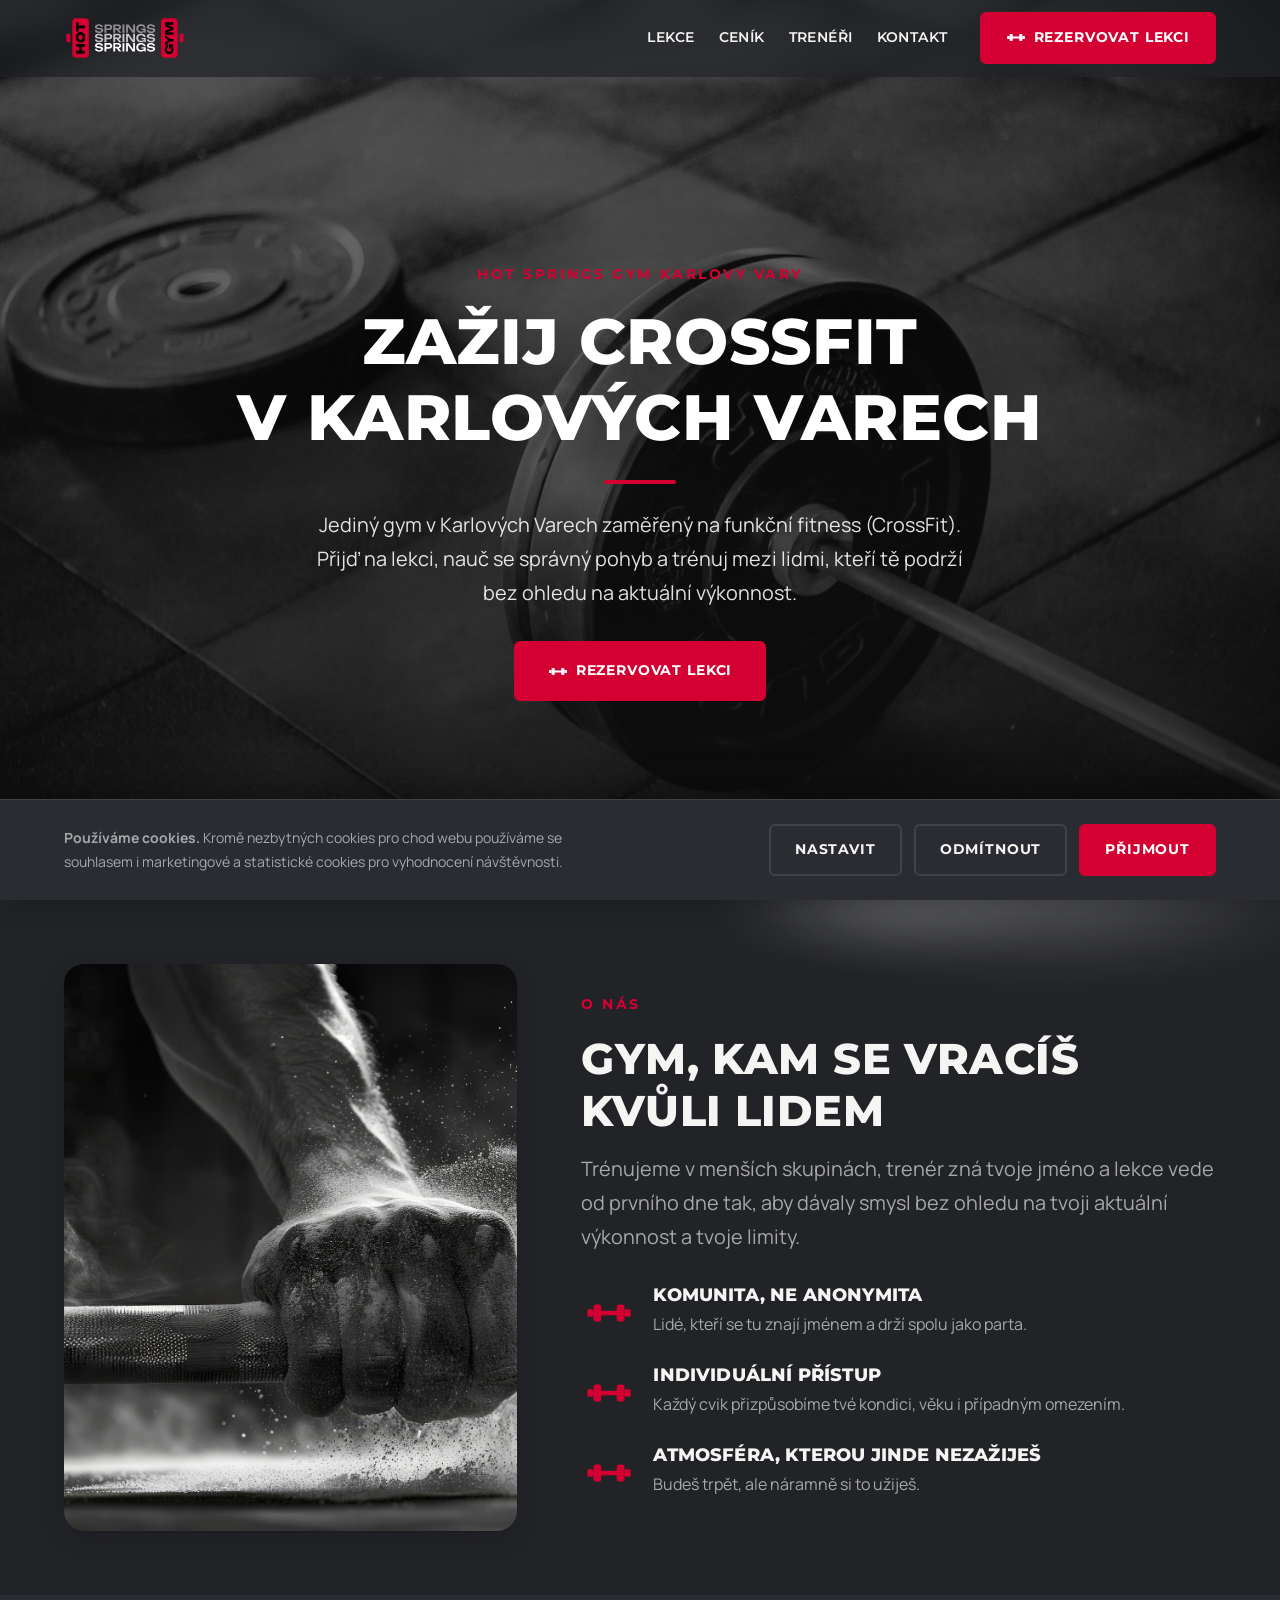
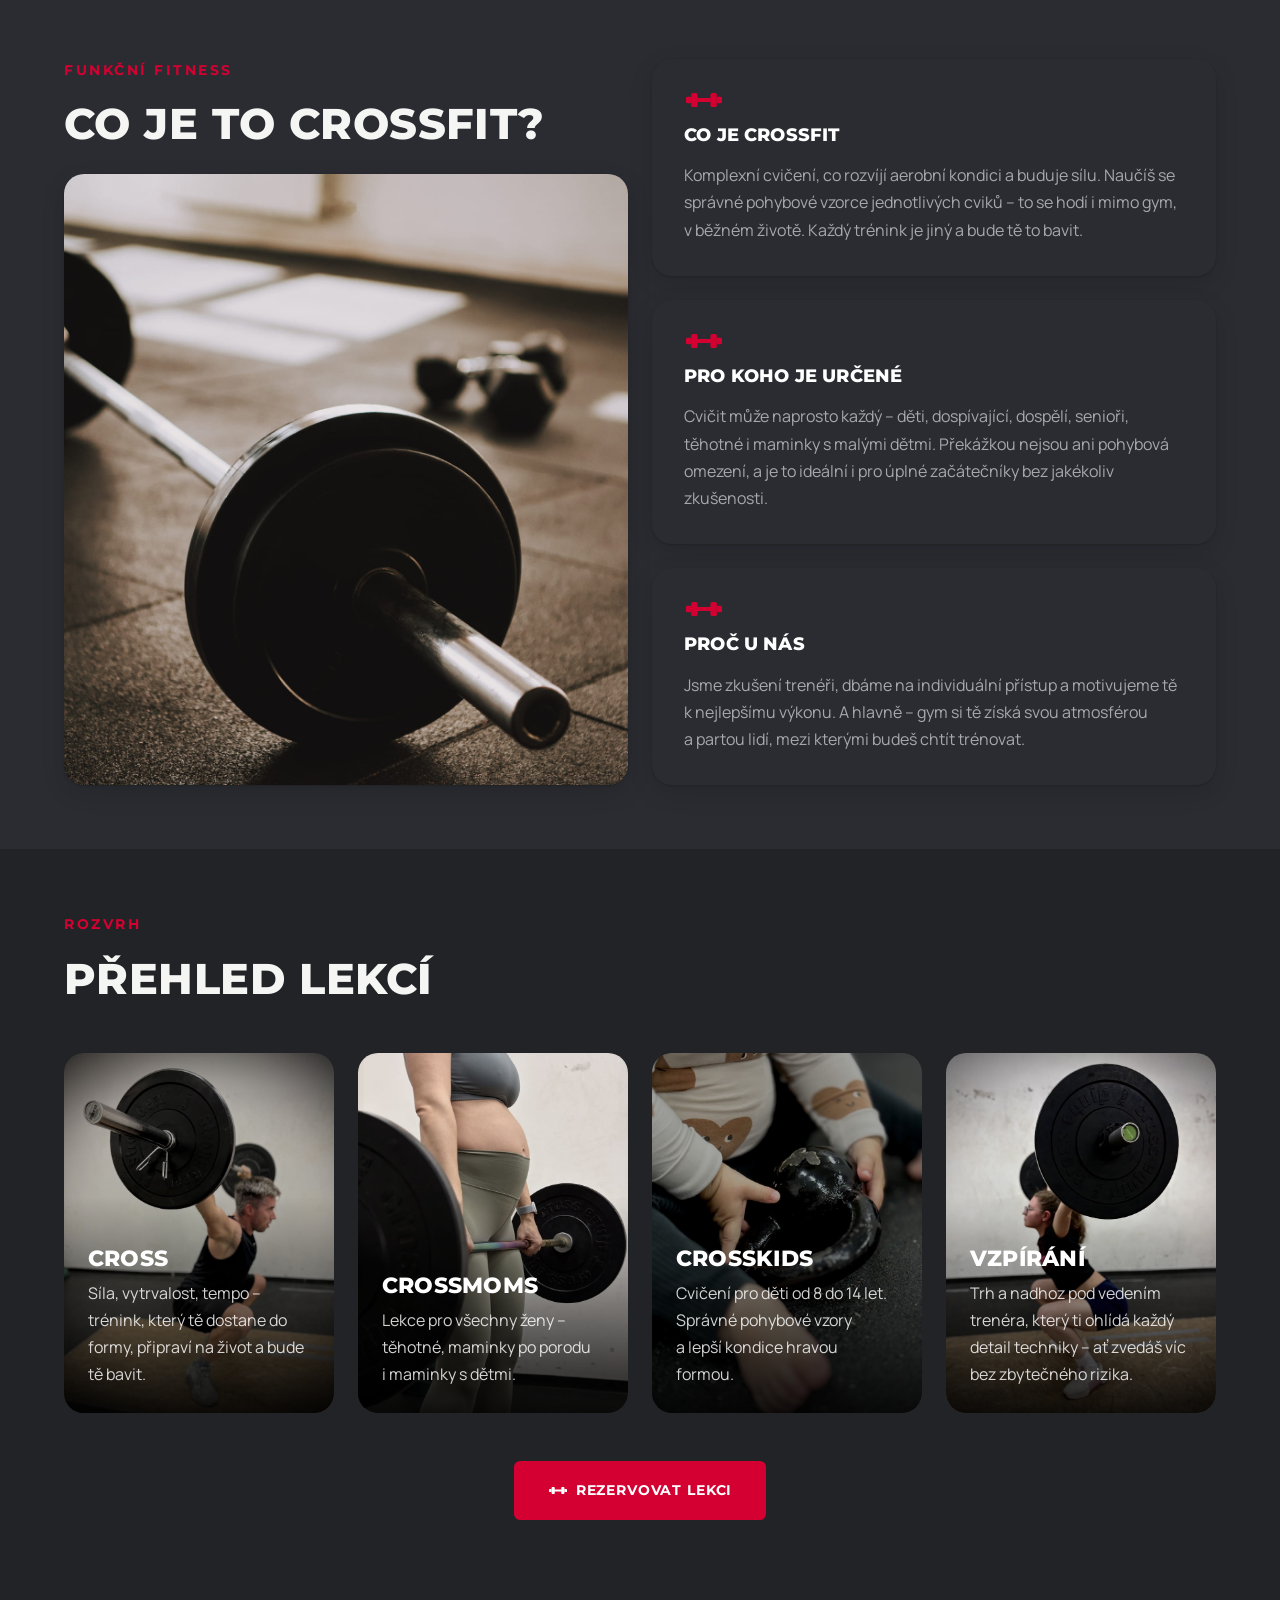
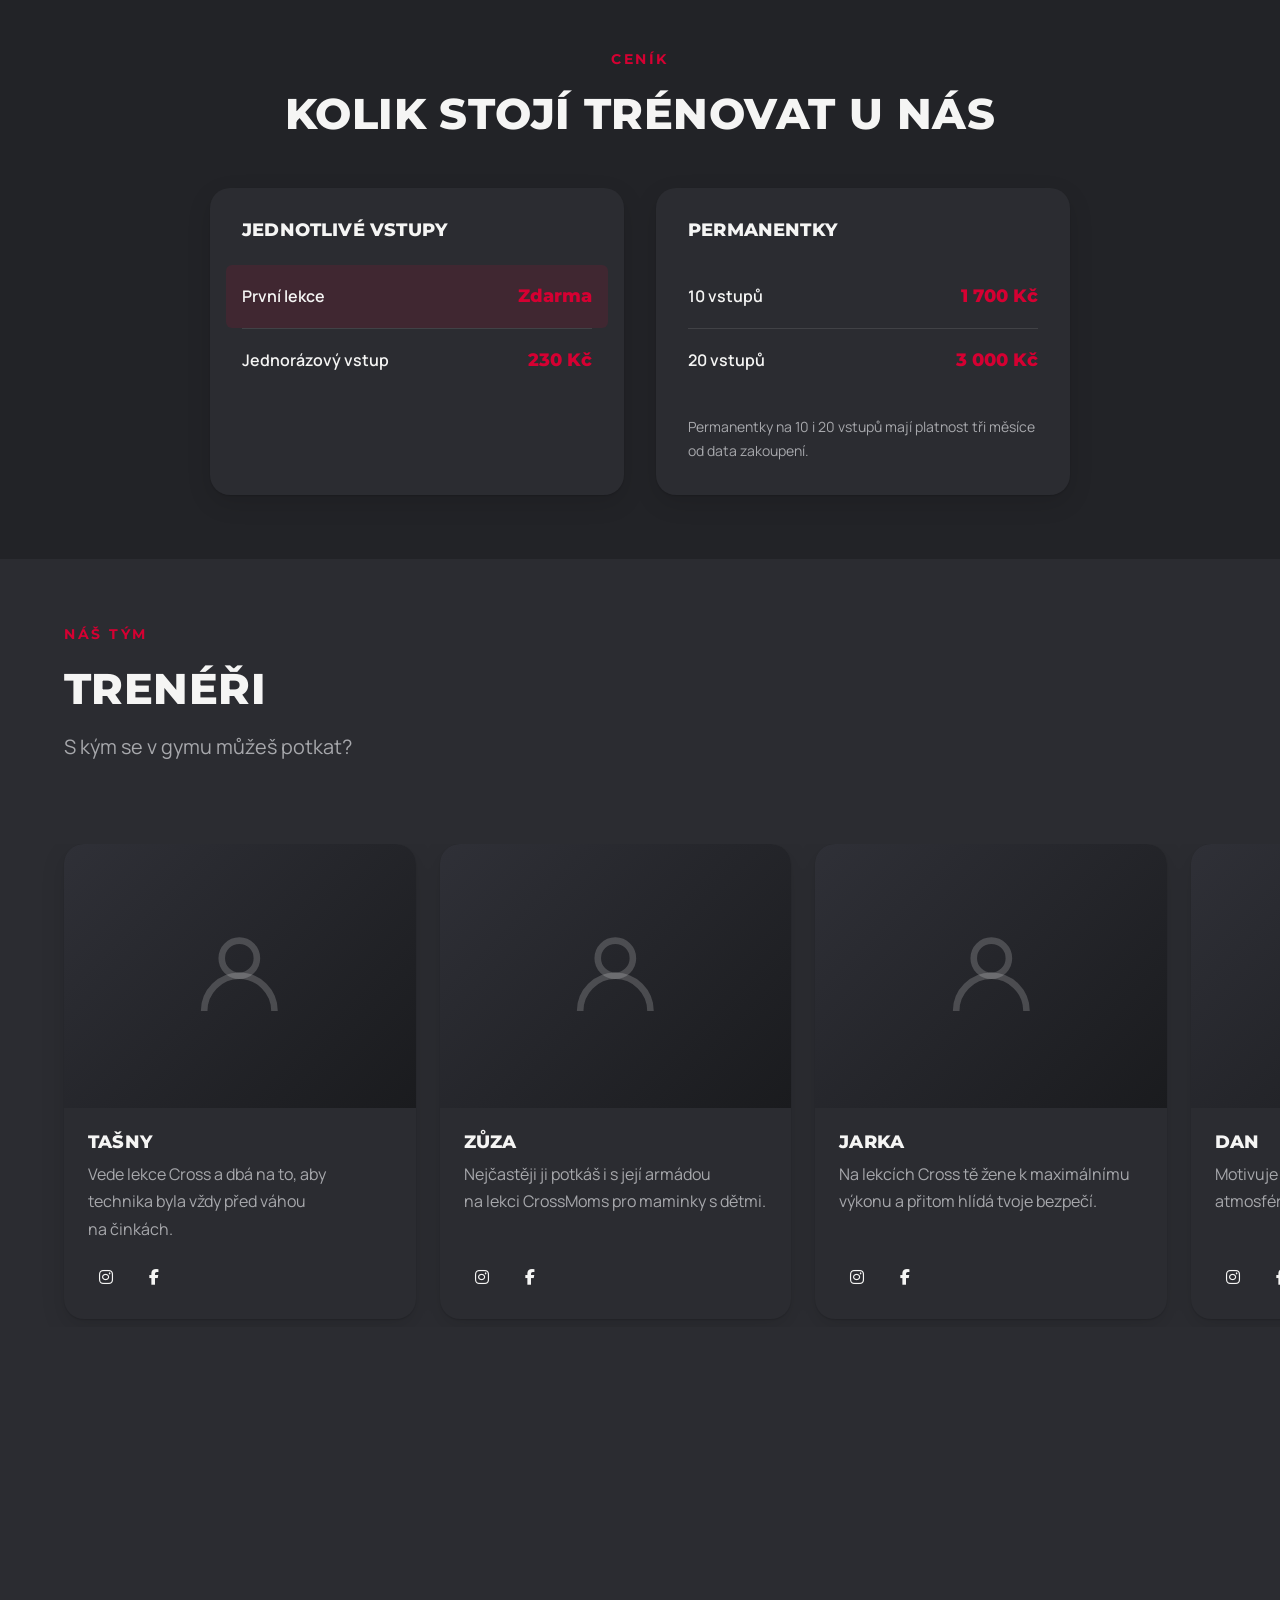
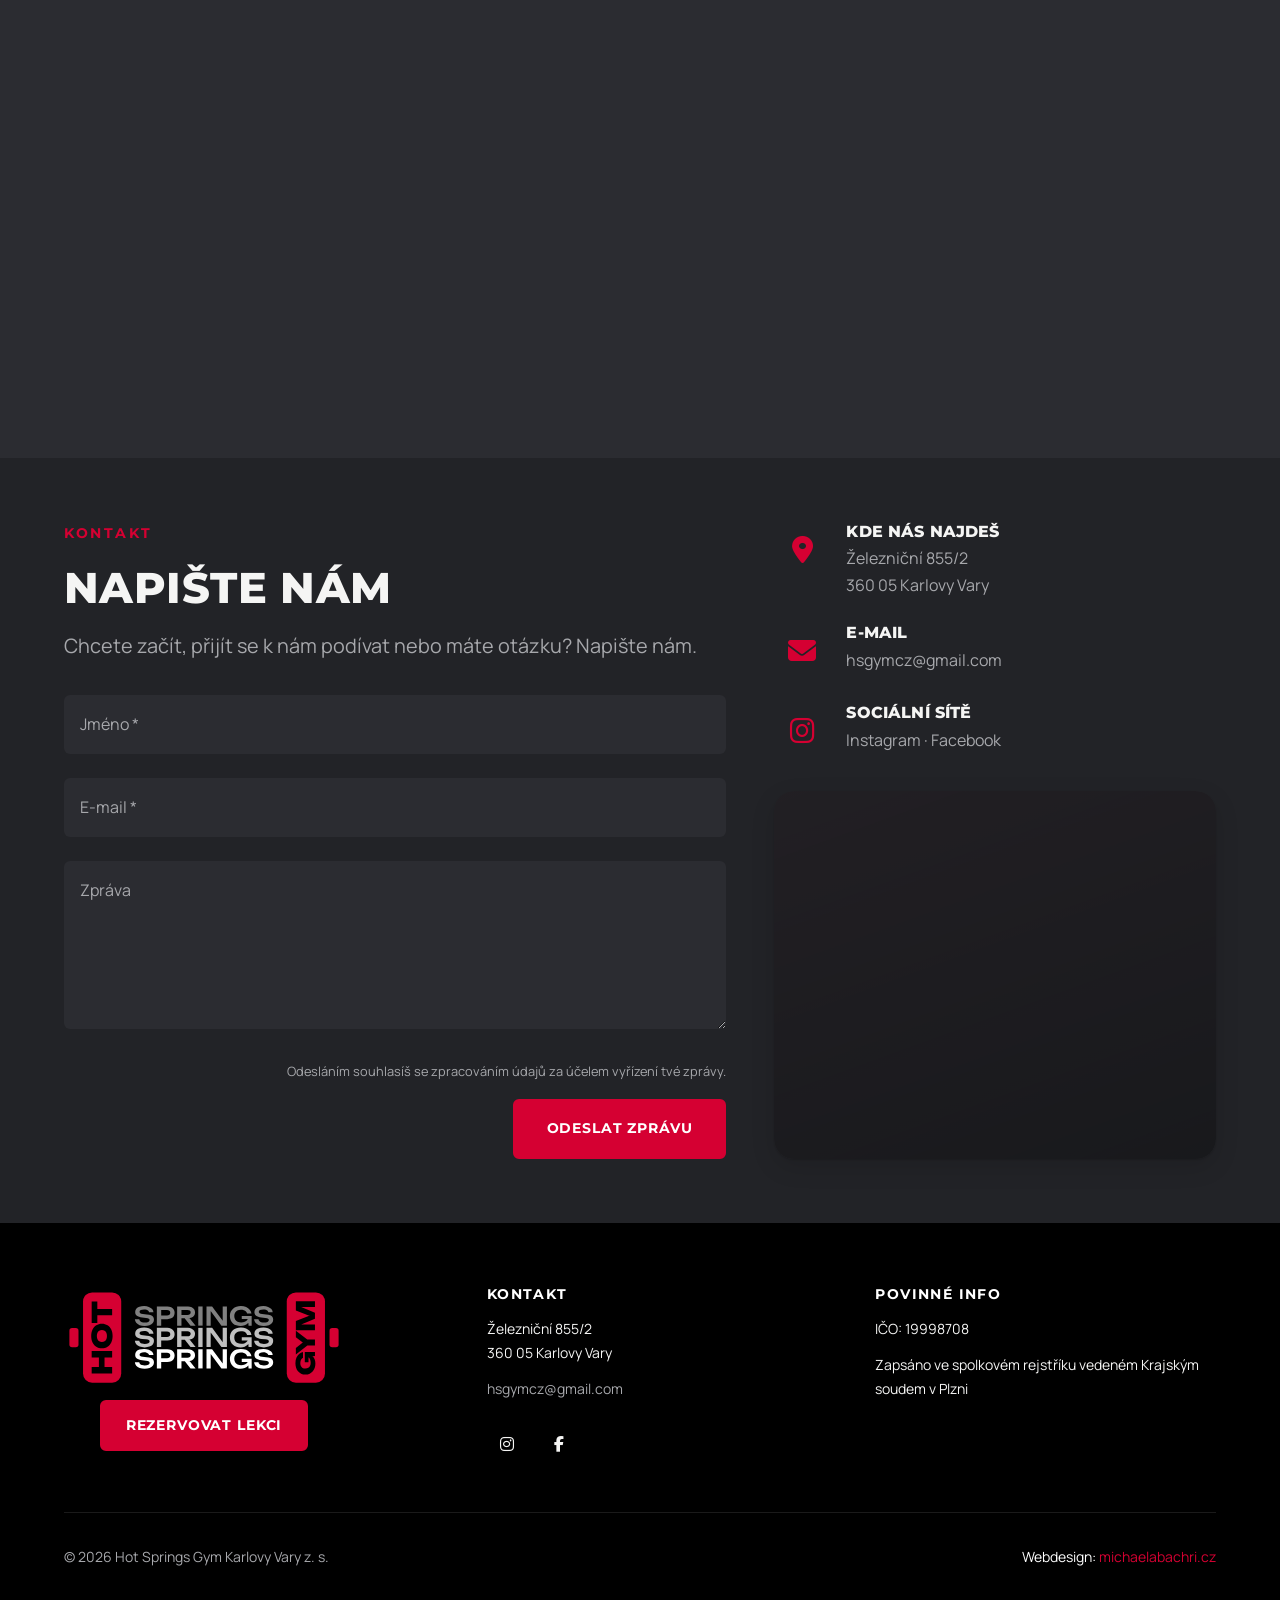
==== index.html @ 43866ff7 "Verze0" ====
<!DOCTYPE html>
<html lang="cs">
<head>
<meta charset="UTF-8">
<meta name="viewport" content="width=device-width, initial-scale=1.0">
<title>Hot Springs Gym Karlovy Vary | Funkční fitness (CrossFit)</title>
<meta name="description" content="Jediný gym v Karlových Varech zaměřený na funkční fitness (CrossFit). Lekce Cross, CrossMoms, CrossKids a vzpírání pod vedením zkušených trenérů. První lekce zdarma.">
<link rel="canonical" href="https://hsgym.cz/">

<!-- Favicon -->
<link rel="icon" href="/favicon.svg" type="image/svg+xml">
<link rel="mask-icon" href="/favicon.svg" color="#d50032">
<meta name="theme-color" content="#222327">

<!-- Open Graph -->
<meta property="og:type" content="website">
<meta property="og:site_name" content="Hot Springs Gym Karlovy Vary">
<meta property="og:title" content="Hot Springs Gym Karlovy Vary | Funkční fitness (CrossFit)">
<meta property="og:description" content="Jediný gym v Karlových Varech zaměřený na funkční fitness (CrossFit). Lekce Cross, CrossMoms, CrossKids a vzpírání. První lekce zdarma.">
<meta property="og:url" content="https://hsgym.cz/">
<meta property="og:image" content="https://hsgym.cz/images/hero2.jpg">
<meta property="og:locale" content="cs_CZ">
<meta name="twitter:card" content="summary_large_image">
<meta name="twitter:title" content="Hot Springs Gym Karlovy Vary">
<meta name="twitter:description" content="Jediný gym v Karlových Varech zaměřený na funkční fitness (CrossFit).">
<meta name="twitter:image" content="https://hsgym.cz/images/hero2.jpg">

<!-- Fonts -->
<link rel="preconnect" href="https://fonts.googleapis.com">
<link rel="preconnect" href="https://fonts.gstatic.com" crossorigin>
<link href="https://fonts.googleapis.com/css2?family=Manrope:wght@400;500;600;700&family=Montserrat:wght@600;700;800&display=swap" rel="stylesheet">

<!-- Icons -->
<link rel="stylesheet" href="https://cdnjs.cloudflare.com/ajax/libs/font-awesome/6.5.2/css/all.min.css" media="print" onload="this.media='all'">

<link rel="stylesheet" href="/style.css">

<!-- Strukturovaná data: LocalBusiness -->
<script type="application/ld+json">
{
  "@context": "https://schema.org",
  "@type": "SportsActivityLocation",
  "name": "Hot Springs Gym Karlovy Vary",
  "alternateName": "Hot Springs Gym Karlovy Vary z. s.",
  "url": "https://hsgym.cz/",
  "image": "https://hsgym.cz/images/hero2.jpg",
  "logo": "https://hsgym.cz/images/logo.svg",
  "telephone": "",
  "priceRange": "230–3000 Kč",
  "address": {
    "@type": "PostalAddress",
    "streetAddress": "Železniční 855/2",
    "addressLocality": "Karlovy Vary",
    "postalCode": "360 05",
    "addressCountry": "CZ"
  },
  "sameAs": [
    "https://www.facebook.com/LifeProGym",
    "https://www.instagram.com/hsgym_kv/"
  ]
}
</script>

</head>
<body>

<a class="skip-link" href="#hlavni-obsah">Přeskočit na hlavní obsah</a>

<!-- ============ HEADER / NAVBAR ============ -->
<header class="navbar" id="navbar">
  <div class="container navbar__inner">
    <a href="/" class="navbar__logo" aria-label="Hot Springs Gym Karlovy Vary — domů">
      <img src="/images/logo.svg" alt="Hot Springs Gym Karlovy Vary" width="146" height="52">
    </a>

    <div class="navbar__menu">
      <nav class="navbar__links" aria-label="Hlavní navigace">
        <a href="#lekce">Lekce</a>
        <a href="#cenik">Ceník</a>
        <a href="#trenery">Trenéři</a>
        <a href="#kontakt">Kontakt</a>
      </nav>
      <a href="https://www.supersaas.cz/schedule/Life_Pro_Gym/Karlovy_Vary" class="btn btn--primary navbar__cta" target="_blank" rel="noopener"><img src="/images/icon-barbell-white.svg" alt="" width="20" height="9" class="btn__icon">Rezervovat lekci</a>
      <button type="button" class="navbar__toggle" id="navToggle" aria-expanded="false" aria-controls="navMobile" aria-label="Otevřít menu">
        <span></span><span></span><span></span>
      </button>
    </div>
  </div>

  <nav class="container navbar__mobile" id="navMobile" hidden aria-label="Mobilní navigace">
    <a href="#lekce">Lekce</a>
    <a href="#cenik">Ceník</a>
    <a href="#trenery">Trenéři</a>
    <a href="#kontakt">Kontakt</a>
    <a href="https://www.supersaas.cz/schedule/Life_Pro_Gym/Karlovy_Vary" class="btn btn--primary" target="_blank" rel="noopener"><img src="/images/icon-barbell-white.svg" alt="" width="20" height="9" class="btn__icon">Rezervovat lekci</a>
  </nav>
</header>

<main id="hlavni-obsah">

  <!-- ============ HERO ============ -->
  <section class="hero">
    <div class="hero__media" aria-hidden="true">
      <img src="/images/hero2.jpg" alt="" width="2000" height="1333" fetchpriority="high">
    </div>
    <div class="hero__overlay" aria-hidden="true"></div>

    <div class="container hero__content">
      <p class="hero__eyebrow">Hot Springs Gym Karlovy Vary</p>
      <h1 class="hero__title">Zažij CrossFit<br>v&nbsp;Karlových Varech</h1>
      <span class="hero__divider" aria-hidden="true"></span>
      <p class="hero__lead">Jediný gym v&nbsp;Karlových Varech zaměřený na funkční fitness (CrossFit).<br>Přijď na&nbsp;lekci, nauč se správný pohyb a&nbsp;trénuj mezi lidmi, kteří tě podrží bez&nbsp;ohledu na&nbsp;aktuální výkonnost.</p>
      <div class="hero__actions">
        <a href="https://www.supersaas.cz/schedule/Life_Pro_Gym/Karlovy_Vary" class="btn btn--primary" target="_blank" rel="noopener"><img src="/images/icon-barbell-white.svg" alt="" width="20" height="9" class="btn__icon">Rezervovat lekci</a>
      </div>
    </div>

    <a href="#o-nas" class="hero__scroll" aria-label="Přejít na sekci O nás">
      <span>Objev gym</span>
      <svg width="20" height="20" viewBox="0 0 24 24" fill="none" stroke="currentColor" stroke-width="2"><path d="M12 4v16m0 0l-6-6m6 6l6-6"/></svg>
    </a>
  </section>

  <div class="hero-transition" aria-hidden="true"></div>

  <!-- ============ HODNOTOVÁ SEKCE ============ -->
  <section class="section" id="o-nas" aria-labelledby="komunita-heading">
    <div class="container values">
      <div class="values__media">
        <img src="/images/hero.jpg" alt="Detail ruky s magnézkem na olympijské čince v Hot Springs Gymu" width="1999" height="1333" loading="lazy">
      </div>

      <div>
        <p class="eyebrow">O nás</p>
        <h2 id="komunita-heading">Gym, kam se vracíš kvůli lidem</h2>
        <p style="color:var(--color-text-on-dark-muted); font-size:var(--fs-lead); margin-top:var(--space-4);">
          Trénujeme v&nbsp;menších skupinách, trenér zná tvoje jméno a&nbsp;lekce vede od&nbsp;prvního dne tak, aby dávaly smysl bez ohledu na tvoji aktuální výkonnost a&nbsp;tvoje limity.
        </p>

        <div class="values__list">
          <div class="values__item">
            <span class="values__icon" aria-hidden="true"><img src="/favicon.svg" alt="" width="48" height="22"></span>
            <div>
              <h3>Komunita, ne anonymita</h3>
              <p>Lidé, kteří se tu znají jménem a&nbsp;drží spolu jako parta.</p>
            </div>
          </div>
          <div class="values__item">
            <span class="values__icon" aria-hidden="true"><img src="/favicon.svg" alt="" width="48" height="22"></span>
            <div>
              <h3>Individuální přístup</h3>
              <p>Každý cvik přizpůsobíme tvé kondici, věku i&nbsp;případným omezením.</p>
            </div>
          </div>
          <div class="values__item">
            <span class="values__icon" aria-hidden="true"><img src="/favicon.svg" alt="" width="48" height="22"></span>
            <div>
              <h3>Atmosféra, kterou jinde nezažiješ</h3>
              <p>Budeš trpět, ale&nbsp;náramně si to užiješ.</p>
            </div>
          </div>
        </div>
      </div>
    </div>
  </section>

  <!-- ============ FUNKČNÍ FITNESS ============ -->
  <section class="section section--surface" aria-labelledby="fitness-heading">
    <div class="container">
      <div class="crossfit-grid">
        <div class="crossfit-grid__intro">
          <div class="section-head">
            <p class="eyebrow">Funkční fitness</p>
            <h2 id="fitness-heading">Co je to&nbsp;CrossFit?</h2>
          </div>
          <div class="feature-media crossfit-grid__media">
            <img src="/images/funkcni-fitness.jpg" alt="Činka s kotouči připravená na trénink funkčního fitness" width="2000" height="1335" loading="lazy">
          </div>
        </div>

        <div class="crossfit-grid__cards">
          <article class="feature-card">
            <img src="/favicon.svg" alt="" width="40" height="18" class="feature-card__icon">
            <h3>Co je CrossFit</h3>
            <p>Komplexní cvičení, co rozvíjí aerobní kondici a&nbsp;buduje sílu. Naučíš se správné pohybové vzorce jednotlivých cviků &ndash; to se hodí i&nbsp;mimo gym, v&nbsp;běžném životě. Každý trénink je jiný a&nbsp;bude tě to bavit.</p>
          </article>
          <article class="feature-card">
            <img src="/favicon.svg" alt="" width="40" height="18" class="feature-card__icon">
            <h3>Pro koho je určené</h3>
            <p>Cvičit může naprosto každý &ndash; děti, dospívající, dospělí, senioři, těhotné i&nbsp;maminky s&nbsp;malými dětmi. Překážkou nejsou ani pohybová omezení, a&nbsp;je to ideální i&nbsp;pro úplné začátečníky bez jakékoliv zkušenosti.</p>
          </article>
          <article class="feature-card">
            <img src="/favicon.svg" alt="" width="40" height="18" class="feature-card__icon">
            <h3>Proč u nás</h3>
            <p>Jsme zkušení trenéři, dbáme na&nbsp;individuální přístup a&nbsp;motivujeme tě k&nbsp;nejlepšímu výkonu. A&nbsp;hlavně &ndash; gym si tě získá svou atmosférou a&nbsp;partou lidí, mezi kterými budeš chtít trénovat.</p>
          </article>
        </div>
      </div>
    </div>
  </section>

  <!-- ============ LEKCE ============ -->
  <section class="section" id="lekce" aria-labelledby="lekce-heading">
    <div class="container">
      <div class="section-head">
        <p class="eyebrow">Rozvrh</p>
        <h2 id="lekce-heading">Přehled lekcí</h2>
      </div>

      <div class="lessons">
        <article class="lesson-card">
          <img src="/images/lekce-cross.jpg" alt="Cvičenec provádí dřep s činkou nad hlavou při lekci Cross" width="800" height="1067" loading="lazy">
          <div class="lesson-card__body">
            <h3>Cross</h3>
            <p>Síla, vytrvalost, tempo &ndash; trénink, který tě dostane do formy, připraví na&nbsp;život a&nbsp;bude tě bavit.</p>
          </div>
        </article>

        <article class="lesson-card">
          <img src="/images/lekce-crossmoms.jpg" alt="Žena cvičí s činkou při lekci CrossMoms" width="800" height="1067" loading="lazy">
          <div class="lesson-card__body">
            <h3>CrossMoms</h3>
            <p>Lekce pro všechny ženy &ndash; těhotné, maminky po&nbsp;porodu i&nbsp;maminky s&nbsp;dětmi.</p>
          </div>
        </article>

        <article class="lesson-card">
          <img src="/images/lekce-crosskids.jpg" alt="Dítě cvičí s kettlebellem při lekci CrossKids" width="800" height="1067" loading="lazy">
          <div class="lesson-card__body">
            <h3>CrossKids</h3>
            <p>Cvičení pro děti od&nbsp;8 do&nbsp;14 let. Správné pohybové vzory a&nbsp;lepší kondice hravou formou.</p>
          </div>
        </article>

        <article class="lesson-card">
          <img src="/images/lekce-vzpirani.jpg" alt="Cvičenec při tréninku vzpírání s olympijskou činkou" width="800" height="1067" loading="lazy">
          <div class="lesson-card__body">
            <h3>Vzpírání</h3>
            <p>Trh a&nbsp;nadhoz pod vedením trenéra, který ti ohlídá každý detail techniky &ndash; ať zvedáš víc bez&nbsp;zbytečného rizika.</p>
          </div>
        </article>
      </div>

      <div class="lessons-cta">
        <a href="https://www.supersaas.cz/schedule/Life_Pro_Gym/Karlovy_Vary" class="btn btn--primary" target="_blank" rel="noopener"><img src="/images/icon-barbell-white.svg" alt="" width="20" height="9" class="btn__icon">Rezervovat lekci</a>
      </div>
    </div>
  </section>

  <!-- ============ CENÍK ============ -->
  <section class="section" id="cenik" aria-labelledby="cenik-heading">
    <div class="container">
      <div class="section-head section-head--center">
        <p class="eyebrow">Ceník</p>
        <h2 id="cenik-heading">Kolik stojí trénovat u&nbsp;nás</h2>
      </div>

      <div class="pricing">
        <div class="pricing-card">
          <h3>Jednotlivé vstupy</h3>
          <div class="pricing-row pricing-row--highlight">
            <span class="pricing-row__label">První lekce</span>
            <span class="pricing-row__price">Zdarma</span>
          </div>
          <div class="pricing-row">
            <span class="pricing-row__label">Jednorázový vstup</span>
            <span class="pricing-row__price">230&nbsp;Kč</span>
          </div>
        </div>

        <div class="pricing-card">
          <h3>Permanentky</h3>
          <div class="pricing-row">
            <span class="pricing-row__label">10 vstupů</span>
            <span class="pricing-row__price">1&nbsp;700&nbsp;Kč</span>
          </div>
          <div class="pricing-row">
            <span class="pricing-row__label">20 vstupů</span>
            <span class="pricing-row__price">3&nbsp;000&nbsp;Kč</span>
          </div>
          <p class="pricing-note">Permanentky na&nbsp;10 i&nbsp;20 vstupů mají platnost tři měsíce od&nbsp;data zakoupení.</p>
        </div>
      </div>
    </div>
  </section>

  <!-- ============ TRENÉŘI ============ -->
  <section class="section section--surface" id="trenery" aria-labelledby="trenery-heading">
    <div class="container">
      <div class="section-head">
        <p class="eyebrow">Náš tým</p>
        <h2 id="trenery-heading">Trenéři</h2>
        <p>S&nbsp;kým se v&nbsp;gymu můžeš potkat?</p>
      </div>
    </div>

    <div class="trainers-pin" id="trainersPin">
      <div class="trainers-carousel">
      <div class="trainers-viewport">
      <div class="trainers" id="trainersTrack">
        <article class="trainer-card">
          <div class="trainer-card__media" aria-hidden="true">
            <svg viewBox="0 0 24 24" fill="none" stroke="currentColor" stroke-width="1.5"><circle cx="12" cy="8" r="4"/><path d="M4 20c0-4.4 3.6-8 8-8s8 3.6 8 8"/></svg>
          </div>
          <div class="trainer-card__body">
            <h3>Tašny</h3>
            <p>Vede lekce Cross a&nbsp;dbá na&nbsp;to, aby technika byla vždy před váhou na&nbsp;činkách.</p>
            <div class="trainer-card__social">
              <a href="#" aria-label="Tašny na Instagramu"><i class="fa-brands fa-instagram"></i></a>
              <a href="#" aria-label="Tašny na Facebooku"><i class="fa-brands fa-facebook-f"></i></a>
            </div>
          </div>
        </article>

        <article class="trainer-card">
          <div class="trainer-card__media" aria-hidden="true">
            <svg viewBox="0 0 24 24" fill="none" stroke="currentColor" stroke-width="1.5"><circle cx="12" cy="8" r="4"/><path d="M4 20c0-4.4 3.6-8 8-8s8 3.6 8 8"/></svg>
          </div>
          <div class="trainer-card__body">
            <h3>Zůza</h3>
            <p>Nejčastěji ji potkáš i&nbsp;s&nbsp;její armádou na&nbsp;lekci CrossMoms pro maminky s&nbsp;dětmi.</p>
            <div class="trainer-card__social">
              <a href="#" aria-label="Zůza na Instagramu"><i class="fa-brands fa-instagram"></i></a>
              <a href="#" aria-label="Zůza na Facebooku"><i class="fa-brands fa-facebook-f"></i></a>
            </div>
          </div>
        </article>

        <article class="trainer-card">
          <div class="trainer-card__media" aria-hidden="true">
            <svg viewBox="0 0 24 24" fill="none" stroke="currentColor" stroke-width="1.5"><circle cx="12" cy="8" r="4"/><path d="M4 20c0-4.4 3.6-8 8-8s8 3.6 8 8"/></svg>
          </div>
          <div class="trainer-card__body">
            <h3>Jarka</h3>
            <p>Na&nbsp;lekcích Cross tě žene k&nbsp;maximálnímu výkonu a&nbsp;přitom hlídá tvoje bezpečí.</p>
            <div class="trainer-card__social">
              <a href="#" aria-label="Jarka na Instagramu"><i class="fa-brands fa-instagram"></i></a>
              <a href="#" aria-label="Jarka na Facebooku"><i class="fa-brands fa-facebook-f"></i></a>
            </div>
          </div>
        </article>

        <article class="trainer-card">
          <div class="trainer-card__media" aria-hidden="true">
            <svg viewBox="0 0 24 24" fill="none" stroke="currentColor" stroke-width="1.5"><circle cx="12" cy="8" r="4"/><path d="M4 20c0-4.4 3.6-8 8-8s8 3.6 8 8"/></svg>
          </div>
          <div class="trainer-card__body">
            <h3>Dan</h3>
            <p>Motivuje k&nbsp;lepším výkonům a&nbsp;drží skvělou atmosféru na&nbsp;každé lekci Cross.</p>
            <div class="trainer-card__social">
              <a href="#" aria-label="Dan na Instagramu"><i class="fa-brands fa-instagram"></i></a>
              <a href="#" aria-label="Dan na Facebooku"><i class="fa-brands fa-facebook-f"></i></a>
            </div>
          </div>
        </article>

        <article class="trainer-card">
          <div class="trainer-card__media" aria-hidden="true">
            <svg viewBox="0 0 24 24" fill="none" stroke="currentColor" stroke-width="1.5"><circle cx="12" cy="8" r="4"/><path d="M4 20c0-4.4 3.6-8 8-8s8 3.6 8 8"/></svg>
          </div>
          <div class="trainer-card__body">
            <h3>Bublis</h3>
            <p>Specialista na&nbsp;trh a&nbsp;nadhoz &ndash; s&nbsp;ním zvedneš víc, a&nbsp;to bez rizika zranění.</p>
            <div class="trainer-card__social">
              <a href="#" aria-label="Bublis na Instagramu"><i class="fa-brands fa-instagram"></i></a>
              <a href="#" aria-label="Bublis na Facebooku"><i class="fa-brands fa-facebook-f"></i></a>
            </div>
          </div>
        </article>
      </div>
      </div>
      </div>
    </div>
  </section>

  <!-- ============ KONTAKT ============ -->
  <section class="section" id="kontakt" aria-labelledby="kontakt-heading">
    <div class="container">
      <div class="contact">
        <div class="contact__col contact__col--main">
          <div class="section-head contact__head">
            <p class="eyebrow">Kontakt</p>
            <h2 id="kontakt-heading">Napište nám</h2>
            <p>Chcete začít, přijít se k&nbsp;nám podívat nebo máte otázku? Napište nám.</p>
          </div>

          <form class="contact-form" id="contactForm" action="https://formspree.io/f/VASE_FORMSPREE_ID" method="POST" novalidate>
            <div class="form-field">
              <label for="jmeno" class="visually-hidden">Jméno *</label>
              <input type="text" id="jmeno" name="jmeno" autocomplete="name" required placeholder="Jméno *">
            </div>

            <div class="form-field">
              <label for="email" class="visually-hidden">E-mail *</label>
              <input type="email" id="email" name="email" autocomplete="email" required placeholder="E-mail *">
            </div>

            <div class="form-field">
              <label for="zprava" class="visually-hidden">Zpráva</label>
              <textarea id="zprava" name="zprava" rows="5" placeholder="Zpráva"></textarea>
            </div>

            <!-- Honeypot proti spamu — pro lidské návštěvníky skryté -->
            <div class="form-honeypot" aria-hidden="true">
              <label for="predmet">Nevyplňuj toto pole</label>
              <input type="text" id="predmet" name="_gotcha" tabindex="-1" autocomplete="off">
            </div>

            <p class="form-note">Odesláním souhlasíš se zpracováním údajů za&nbsp;účelem vyřízení tvé zprávy.</p>
            <div class="form-actions">
              <button type="submit" class="btn btn--primary">Odeslat zprávu</button>
            </div>
            <p class="form-status" id="formStatus" role="status" aria-live="polite"></p>
          </form>
        </div>

        <div class="contact__col contact__col--side">
          <div class="contact-info">
            <div class="contact-info__item">
              <span class="contact-info__icon" aria-hidden="true"><i class="fa-solid fa-location-dot"></i></span>
              <div>
                <h3>Kde nás najdeš</h3>
                <p>Železniční 855/2<br>360&nbsp;05 Karlovy Vary</p>
              </div>
            </div>

            <div class="contact-info__item">
              <span class="contact-info__icon" aria-hidden="true"><i class="fa-solid fa-envelope"></i></span>
              <div>
                <h3>E-mail</h3>
                <a href="mailto:hsgymcz@gmail.com">hsgymcz@gmail.com</a>
              </div>
            </div>

            <div class="contact-info__item">
              <span class="contact-info__icon" aria-hidden="true"><i class="fa-brands fa-instagram"></i></span>
              <div>
                <h3>Sociální sítě</h3>
                <p><a href="https://www.instagram.com/hsgym_kv/?hl=cs" target="_blank" rel="noopener">Instagram</a> &middot; <a href="https://www.facebook.com/LifeProGym" target="_blank" rel="noopener">Facebook</a></p>
              </div>
            </div>
          </div>

          <div class="contact-map">
            <iframe
              src="https://maps.google.com/maps?q=%C5%BDelezni%C4%8Dn%C3%AD%20855%2F2%2C%20360%2005%20Karlovy%20Vary&t=&z=15&ie=UTF8&iwloc=&output=embed"
              title="Mapa — Hot Springs Gym Karlovy Vary"
              loading="lazy"
              referrerpolicy="no-referrer-when-downgrade"></iframe>
          </div>
        </div>
      </div>
    </div>
  </section>

</main>

<!-- ============ FOOTER ============ -->
<footer class="footer">
  <div class="container">
    <div class="footer__top">
      <div class="footer__brand">
        <img src="/images/logo.svg" alt="Hot Springs Gym Karlovy Vary" width="146" height="52" loading="lazy">
        <a href="https://www.supersaas.cz/schedule/Life_Pro_Gym/Karlovy_Vary" class="btn btn--primary btn--sm footer__cta" target="_blank" rel="noopener">Rezervovat lekci</a>
      </div>

      <div>
        <h3 class="footer__heading">Kontakt</h3>
        <div class="footer__links">
          <span>Železniční 855/2<br>360&nbsp;05 Karlovy Vary</span>
          <a href="mailto:hsgymcz@gmail.com">hsgymcz@gmail.com</a>
        </div>
        <div class="footer__social">
          <a href="https://www.instagram.com/hsgym_kv/?hl=cs" aria-label="Instagram Hot Springs Gym" target="_blank" rel="noopener"><i class="fa-brands fa-instagram"></i></a>
          <a href="https://www.facebook.com/LifeProGym" aria-label="Facebook Hot Springs Gym" target="_blank" rel="noopener"><i class="fa-brands fa-facebook-f"></i></a>
        </div>
      </div>

      <div>
        <h3 class="footer__heading">Povinné info</h3>
        <div class="footer__links">
          <span>IČO:&nbsp;19998708</span>
          <span>Zapsáno ve&nbsp;spolkovém rejstříku vedeném Krajským soudem v&nbsp;Plzni</span>
        </div>
      </div>
    </div>

    <div class="footer__bottom">
      <span>&copy; <span id="rok"></span> Hot Springs Gym Karlovy Vary z. s.</span>
      <span class="footer__credit-label">Webdesign: <a href="https://michaelabachri.cz" class="footer__credit" target="_blank" rel="noopener">michaelabachri.cz</a></span>
    </div>
  </div>
</footer>

<!-- ============ COOKIE LIŠTA ============ -->
<div class="cookie-banner" id="cookieBanner" role="dialog" aria-live="polite" aria-label="Nastavení cookies" hidden>
  <div class="container cookie-banner__inner">
    <div class="cookie-banner__text">
      <p><strong>Používáme cookies.</strong> Kromě nezbytných cookies pro chod webu používáme se souhlasem i&nbsp;marketingové a&nbsp;statistické cookies pro vyhodnocení návštěvnosti.</p>
    </div>
    <div class="cookie-banner__actions">
      <button type="button" class="btn btn--outline btn--sm" id="cookieSettingsBtn">Nastavit</button>
      <button type="button" class="btn btn--outline btn--sm" id="cookieRejectBtn">Odmítnout</button>
      <button type="button" class="btn btn--primary btn--sm" id="cookieAcceptBtn">Přijmout</button>
    </div>
  </div>
</div>

<div class="cookie-modal" id="cookieModal" hidden>
  <div class="cookie-modal__panel" role="dialog" aria-modal="true" aria-labelledby="cookieModalTitle">
    <h2 id="cookieModalTitle">Nastavení cookies</h2>
    <p>Vyber si, které cookies nám dovolíš používat. Své nastavení můžeš kdykoliv později změnit.</p>

    <div class="cookie-toggle">
      <div>
        <p class="cookie-toggle__label">Nezbytné</p>
        <p class="cookie-toggle__desc">Nutné pro základní fungování webu. Nelze vypnout.</p>
      </div>
      <span class="switch">
        <input type="checkbox" checked disabled aria-label="Nezbytné cookies — vždy zapnuto">
        <span class="switch__track" aria-hidden="true"></span>
      </span>
    </div>

    <div class="cookie-toggle">
      <div>
        <p class="cookie-toggle__label">Statistické</p>
        <p class="cookie-toggle__desc">Pomáhají nám pochopit, jak web používáš, a&nbsp;dál ho vylepšovat.</p>
      </div>
      <span class="switch">
        <input type="checkbox" id="cookieStats" aria-label="Statistické cookies">
        <span class="switch__track" aria-hidden="true"></span>
      </span>
    </div>

    <div class="cookie-toggle">
      <div>
        <p class="cookie-toggle__label">Marketingové</p>
        <p class="cookie-toggle__desc">Slouží k&nbsp;zobrazení relevantní reklamy na&nbsp;sociálních sítích.</p>
      </div>
      <span class="switch">
        <input type="checkbox" id="cookieMarketing" aria-label="Marketingové cookies">
        <span class="switch__track" aria-hidden="true"></span>
      </span>
    </div>

    <div class="cookie-modal__actions">
      <button type="button" class="btn btn--primary" id="cookieSaveBtn">Uložit nastavení</button>
      <button type="button" class="btn btn--outline" id="cookieModalClose">Zavřít</button>
    </div>
  </div>
</div>

<script src="/script.js" defer></script>
</body>
</html>
---- style.css ----
/* =========================================================
   HOT SPRINGS GYM KARLOVY VARY — DESIGN SYSTEM
   ========================================================= */

/* ---------- 1. RESET ---------- */
*,
*::before,
*::after {
  box-sizing: border-box;
}

* {
  margin: 0;
}

html {
  -webkit-text-size-adjust: 100%;
  scroll-behavior: smooth;
}

@media (prefers-reduced-motion: reduce) {
  html {
    scroll-behavior: auto;
  }
  *,
  *::before,
  *::after {
    animation-duration: 0.01ms !important;
    animation-iteration-count: 1 !important;
    transition-duration: 0.01ms !important;
    scroll-behavior: auto !important;
  }
}

img,
picture,
svg {
  display: block;
  max-width: 100%;
}

input,
button,
textarea,
select {
  font: inherit;
  color: inherit;
}

button {
  cursor: pointer;
}

a {
  color: inherit;
}

ul,
ol {
  list-style: none;
  padding: 0;
}

/* ---------- 2. DESIGN TOKENS ---------- */
:root {
  /* Colors */
  --color-black: #000000;
  --color-anthracite: #222327;
  --color-anthracite-soft: #2b2c31;
  --color-anthracite-line: rgba(255, 255, 255, 0.1);
  --color-white: #ffffff;
  --color-accent: #d50032;
  --color-accent-dark: #a80028;

  --color-text-on-dark: #f5f5f4;
  --color-text-on-dark-muted: #a7a8ac;
  --color-text-on-light: #121212;
  --color-text-on-light-muted: #5c5f66;
  --color-border-on-light: #e3e3e3;

  --color-bg-page: var(--color-anthracite);
  --color-bg-surface: var(--color-anthracite-soft);
  --color-bg-light: #ffffff;

  /* Spacing scale (4 / 8 / 12 / 16 / 24 / 32 / 48 / 64) */
  --space-1: 0.25rem;
  --space-2: 0.5rem;
  --space-3: 0.75rem;
  --space-4: 1rem;
  --space-6: 1.5rem;
  --space-8: 2rem;
  --space-12: 3rem;
  --space-16: 4rem;

  /* Typography */
  --font-heading: "Montserrat", "Arial Narrow", sans-serif;
  --font-body: "Manrope", "Segoe UI", sans-serif;

  --fs-base: 1rem;
  --lh-body: 1.7;
  --lh-heading: 1.2;

  --fs-h1: clamp(2.25rem, 1.6rem + 3vw, 4rem);
  --fs-h2: clamp(1.75rem, 1.4rem + 1.6vw, 2.75rem);
  --fs-h3: clamp(1.375rem, 1.2rem + 0.8vw, 1.75rem);
  --fs-h4: clamp(1.125rem, 1.05rem + 0.4vw, 1.375rem);
  --fs-h5: 1.125rem;
  --fs-h6: 1rem;
  --fs-lead: clamp(1.0625rem, 1rem + 0.3vw, 1.25rem);
  --fs-small: 0.875rem;

  /* Layout */
  --container-width: 90%;
  --container-max: 1360px;
  --container-max-narrow: 780px;

  --radius-sm: 6px;
  --radius-md: 12px;
  --radius-lg: 20px;
  --radius-pill: 999px;

  --shadow-card: 0 1px 2px rgba(0, 0, 0, 0.16), 0 8px 24px rgba(0, 0, 0, 0.12);

  --transition-base: 200ms ease;

  /* Breakpoints (referenced in comments — media queries hand-authored, mobile-first) */
}

/* ---------- 3. BASE ---------- */
body {
  font-family: var(--font-body);
  font-size: var(--fs-base);
  line-height: var(--lh-body);
  background-color: var(--color-bg-page);
  color: var(--color-text-on-dark);
  min-height: 100vh;
}

h1,
h2,
h3,
h4,
h5,
h6 {
  font-family: var(--font-heading);
  line-height: var(--lh-heading);
  font-weight: 800;
  text-transform: uppercase;
  letter-spacing: 0.01em;
}

h1 {
  font-size: var(--fs-h1);
}
h2 {
  font-size: var(--fs-h2);
}
h3 {
  font-size: var(--fs-h3);
}
h4 {
  font-size: var(--fs-h4);
}
h5 {
  font-size: var(--fs-h5);
}
h6 {
  font-size: var(--fs-h6);
}

p {
  max-width: 65ch;
}

a {
  text-decoration: none;
}

/* Nedělitelná mezera pomocník (aplikováno v HTML jako &nbsp;) */

/* Focus visibility — accessibility */
a:focus-visible,
button:focus-visible,
input:focus-visible,
textarea:focus-visible,
summary:focus-visible {
  outline: 2px solid var(--color-accent);
  outline-offset: 3px;
  border-radius: var(--radius-sm);
}

.visually-hidden {
  position: absolute;
  width: 1px;
  height: 1px;
  padding: 0;
  margin: -1px;
  overflow: hidden;
  clip: rect(0, 0, 0, 0);
  white-space: nowrap;
  border: 0;
}

.skip-link {
  position: absolute;
  top: -100%;
  left: var(--space-4);
  background: var(--color-accent);
  color: var(--color-white);
  padding: var(--space-3) var(--space-6);
  border-radius: var(--radius-sm);
  z-index: 200;
  transition: top var(--transition-base);
}

.skip-link:focus {
  top: var(--space-4);
}

/* ---------- 4. LAYOUT ---------- */
.container {
  width: var(--container-width);
  max-width: var(--container-max);
  margin-inline: auto;
}

.container--narrow {
  max-width: var(--container-max-narrow);
}

.section {
  padding-block: var(--space-16);
}

.section--tight {
  padding-block: var(--space-12);
}

.section--light {
  background-color: var(--color-bg-light);
  color: var(--color-text-on-light);
}

.section--surface {
  background-color: var(--color-bg-surface);
}

.section-head {
  max-width: 46rem;
  margin-bottom: var(--space-12);
}

.section-head--center {
  margin-inline: auto;
  text-align: center;
}

.section-head--center p {
  margin-inline: auto;
}

.eyebrow {
  font-family: var(--font-heading);
  font-weight: 700;
  font-size: var(--fs-small);
  letter-spacing: 0.18em;
  text-transform: uppercase;
  color: var(--color-accent);
  margin-bottom: var(--space-4);
}

.section-head p:not(.eyebrow) {
  color: var(--color-text-on-dark-muted);
  font-size: var(--fs-lead);
  margin-top: var(--space-4);
}

.section--light .section-head p:not(.eyebrow) {
  color: var(--color-text-on-light-muted);
}

.grid {
  display: grid;
  gap: var(--space-8);
}

@media (min-width: 48rem) {
  .grid--2 {
    grid-template-columns: repeat(2, 1fr);
  }
  .grid--3 {
    grid-template-columns: repeat(3, 1fr);
  }
}

/* ---------- 5. COMPONENTS ---------- */

/* Buttons */
.btn {
  display: inline-flex;
  align-items: center;
  justify-content: center;
  gap: var(--space-2);
  font-family: var(--font-heading);
  font-weight: 700;
  font-size: var(--fs-small);
  letter-spacing: 0.06em;
  text-transform: uppercase;
  padding: var(--space-4) var(--space-8);
  border-radius: var(--radius-sm);
  border: 2px solid transparent;
  transition: background-color var(--transition-base), border-color var(--transition-base), color var(--transition-base), transform var(--transition-base);
  white-space: nowrap;
}

.btn:active {
  transform: translateY(1px);
}

.btn__icon {
  flex-shrink: 0;
}

.btn--primary {
  background-color: var(--color-accent);
  color: var(--color-white);
  border-color: var(--color-accent);
}

.btn--primary:hover {
  background-color: var(--color-accent-dark);
  border-color: var(--color-accent-dark);
}

.btn--outline {
  background-color: transparent;
  color: var(--color-text-on-dark);
  border-color: var(--color-anthracite-line);
}

.btn--outline:hover {
  border-color: var(--color-white);
}

.section--light .btn--outline {
  color: var(--color-text-on-light);
  border-color: var(--color-border-on-light);
}

.section--light .btn--outline:hover {
  border-color: var(--color-text-on-light);
}

.btn--sm {
  padding: var(--space-3) var(--space-6);
}

/* Navbar */
.navbar {
  position: fixed;
  inset-block-start: 0;
  inset-inline: 0;
  z-index: 100;
  background-color: rgba(34, 35, 39, 0.72);
  backdrop-filter: blur(10px);
  -webkit-backdrop-filter: blur(10px);
  border-bottom: 1px solid transparent;
  transition: border-color var(--transition-base), background-color var(--transition-base);
}

.navbar.is-scrolled {
  background-color: rgba(34, 35, 39, 0.95);
  border-bottom-color: var(--color-anthracite-line);
}

.navbar__inner {
  display: flex;
  align-items: center;
  justify-content: space-between;
  gap: var(--space-4);
  padding-block: var(--space-3);
}

.navbar__logo {
  display: flex;
  align-items: center;
  gap: var(--space-3);
  font-family: var(--font-heading);
  font-weight: 800;
  font-size: var(--fs-small);
  letter-spacing: 0.04em;
  text-transform: uppercase;
  color: var(--color-white);
}

.navbar__logo img {
  height: 44px;
  width: auto;
}

.navbar__menu {
  display: flex;
  align-items: center;
  gap: var(--space-8);
}

.navbar__links {
  display: none;
  align-items: center;
  gap: var(--space-6);
  font-family: var(--font-heading);
  font-weight: 600;
  font-size: var(--fs-small);
  letter-spacing: 0.03em;
  text-transform: uppercase;
}

.navbar__links a {
  position: relative;
  padding-block: var(--space-2);
  color: var(--color-text-on-dark);
  transition: color var(--transition-base);
}

.navbar__links a::after {
  content: "";
  position: absolute;
  left: 0;
  bottom: 0;
  width: 0;
  height: 2px;
  background: var(--color-accent);
  transition: width var(--transition-base);
}

.navbar__links a:hover,
.navbar__links a:focus-visible {
  color: var(--color-white);
}

.navbar__links a:hover::after,
.navbar__links a:focus-visible::after {
  width: 100%;
}

.navbar__cta {
  display: none;
  padding: var(--space-3) var(--space-6);
}

.navbar__toggle {
  display: inline-flex;
  flex-direction: column;
  justify-content: center;
  align-items: center;
  gap: 5px;
  width: 44px;
  height: 44px;
  background: transparent;
  border-radius: var(--radius-sm);
}

.navbar__toggle span {
  display: block;
  width: 20px;
  height: 2px;
  background: var(--color-white);
  transition: transform var(--transition-base), opacity var(--transition-base);
}

.navbar__toggle[aria-expanded="true"] span:nth-child(1) {
  transform: translateY(7px) rotate(45deg);
}
.navbar__toggle[aria-expanded="true"] span:nth-child(2) {
  opacity: 0;
}
.navbar__toggle[aria-expanded="true"] span:nth-child(3) {
  transform: translateY(-7px) rotate(-45deg);
}

.navbar__mobile {
  display: flex;
  flex-direction: column;
  gap: var(--space-2);
  padding: var(--space-4) 0 var(--space-6);
  border-top: 1px solid var(--color-anthracite-line);
  margin-top: var(--space-3);
}

.navbar__mobile[hidden] {
  display: none;
}

.navbar__mobile a {
  font-family: var(--font-heading);
  font-weight: 600;
  text-transform: uppercase;
  letter-spacing: 0.03em;
  padding: var(--space-3) 0;
  color: var(--color-text-on-dark);
  border-bottom: 1px solid var(--color-anthracite-line);
}

.navbar__mobile .btn {
  margin-top: var(--space-3);
  align-self: flex-start;
}

@media (min-width: 64rem) {
  .navbar__links {
    display: flex;
  }
  .navbar__cta {
    display: inline-flex;
  }
  .navbar__toggle {
    display: none;
  }
  .navbar__mobile {
    display: none !important;
  }
}

/* Hero */
.hero {
  position: relative;
  min-height: 100svh;
  display: flex;
  align-items: center;
  color: var(--color-white);
  overflow: hidden;
}

.hero__media {
  position: absolute;
  inset: 0;
  z-index: -2;
}

.hero__media img {
  width: 100%;
  height: 100%;
  object-fit: cover;
  transform-origin: center center;
  will-change: transform;
  animation: hero-zoom 10s ease-in-out infinite alternate;
}

@keyframes hero-zoom {
  from {
    transform: scale(1);
  }
  to {
    transform: scale(1.1);
  }
}

.hero__overlay {
  position: absolute;
  inset: 0;
  z-index: -1;
  background: linear-gradient(180deg, rgba(0, 0, 0, 0.55) 0%, rgba(15, 15, 17, 0.72) 55%, rgba(15, 15, 17, 0.92) 100%);
}

/* Přechod hero → další sekce: jemný oblak magnéziového prachu podél spodní hrany hero */
.hero-transition {
  position: relative;
  height: 0;
  pointer-events: none;
  z-index: 4;
}

.hero-transition::before,
.hero-transition::after {
  content: "";
  position: absolute;
  left: 50%;
  pointer-events: none;
  border-radius: 46% 54% 58% 42% / 50% 46% 54% 50%;
  background: radial-gradient(closest-side, rgba(255, 255, 255, 0.9), rgba(255, 255, 255, 0) 72%);
  will-change: transform, opacity;
}

.hero-transition::before {
  top: -90px;
  width: min(50rem, 92vw);
  height: 11rem;
  border-radius: 42% 58% 60% 40% / 55% 45% 55% 45%;
  filter: blur(30px);
  opacity: 0.32;
  animation: mg-drift-1 11s ease-in-out infinite;
}

.hero-transition::after {
  top: -46px;
  width: min(30rem, 74vw);
  height: 7rem;
  border-radius: 58% 42% 45% 55% / 48% 55% 45% 52%;
  filter: blur(22px);
  opacity: 0.24;
  animation: mg-drift-2 13s ease-in-out infinite;
}

@keyframes mg-drift-1 {
  0%,
  100% {
    transform: translateX(-50%) translateY(0) scale(1);
    opacity: 0.3;
  }
  50% {
    transform: translateX(-50%) translateY(-10px) scale(1.08);
    opacity: 0.4;
  }
}

@keyframes mg-drift-2 {
  0%,
  100% {
    transform: translateX(-50%) translateY(0) scale(1);
    opacity: 0.22;
  }
  50% {
    transform: translateX(-50%) translateY(8px) scale(1.06);
    opacity: 0.32;
  }
}

@media (max-width: 48rem) {
  .hero-transition::after {
    display: none;
  }

  .hero-transition::before {
    height: 7rem;
    filter: blur(20px);
    opacity: 0.26;
    animation: none;
    transform: translateX(-50%);
  }
}

.hero__content {
  padding-block: calc(var(--space-16) * 2) var(--space-16);
  width: 65%;
  max-width: 62rem;
  margin-inline: auto;
  text-align: center;
  display: flex;
  flex-direction: column;
  align-items: center;
}

@media (max-width: 48rem) {
  .hero__content {
    width: 100%;
  }
}

.hero__eyebrow {
  font-family: var(--font-heading);
  font-weight: 700;
  font-size: var(--fs-small);
  letter-spacing: 0.18em;
  text-transform: uppercase;
  color: var(--color-accent);
  margin-bottom: var(--space-4);
}

.hero__title {
  margin-bottom: var(--space-6);
}


.hero__divider {
  display: block;
  width: 72px;
  height: 4px;
  border-radius: var(--radius-pill);
  background: var(--color-accent);
  margin-bottom: var(--space-6);
}

.hero__lead {
  font-size: var(--fs-lead);
  color: rgba(255, 255, 255, 0.88);
  margin-bottom: var(--space-8);
  max-width: 46rem;
  margin-inline: auto;
}

.hero__actions {
  display: flex;
  flex-wrap: wrap;
  justify-content: center;
  gap: var(--space-4);
}

.hero__scroll {
  position: absolute;
  bottom: var(--space-8);
  left: 50%;
  transform: translateX(-50%);
  display: none;
  flex-direction: column;
  align-items: center;
  gap: var(--space-2);
  padding: var(--space-4);
  font-size: var(--fs-small);
  color: rgba(255, 255, 255, 0.7);
  letter-spacing: 0.08em;
  text-transform: uppercase;
  text-decoration: none;
  cursor: pointer;
  transition: color 0.2s ease;
}

.hero__scroll:hover,
.hero__scroll:focus-visible {
  color: rgba(255, 255, 255, 1);
}

.hero__scroll svg {
  animation: bob 2s ease-in-out infinite;
}

@keyframes bob {
  0%, 100% { transform: translateY(0); }
  50% { transform: translateY(6px); }
}

@media (min-width: 48rem) {
  .hero__scroll {
    display: flex;
  }
}

/* Values / community split */
.values {
  display: grid;
  gap: var(--space-8);
  align-items: center;
}

.values__media {
  border-radius: var(--radius-lg);
  overflow: hidden;
  box-shadow: var(--shadow-card);
}

.values__media img {
  width: 100%;
  height: 100%;
  object-fit: cover;
  aspect-ratio: 4 / 5;
  transition: transform 500ms ease;
}

.values__media:hover img {
  transform: scale(1.05);
}

.values__list {
  display: grid;
  gap: var(--space-6);
  margin-top: var(--space-8);
}

.values__item {
  display: flex;
  gap: var(--space-4);
  align-items: flex-start;
}

.values__icon {
  flex-shrink: 0;
  width: 56px;
  height: 56px;
  display: flex;
  align-items: center;
  justify-content: center;
  color: var(--color-accent);
}

.values__item h3 {
  font-size: var(--fs-h5);
  margin-bottom: var(--space-1);
}

.values__item p {
  color: var(--color-text-on-dark-muted);
}

@media (min-width: 60rem) {
  .values {
    grid-template-columns: 5fr 7fr;
    gap: var(--space-16);
  }
}

/* Feature columns (Funkční fitness) — dvousloupcový grid */
.feature-card {
  background-color: var(--color-bg-surface);
  border-radius: var(--radius-lg);
  padding: var(--space-8);
  height: 100%;
  box-shadow: var(--shadow-card);
}

.feature-card__icon {
  margin-bottom: var(--space-4);
}

.feature-card h3 {
  font-size: var(--fs-h5);
  margin-bottom: var(--space-4);
  color: var(--color-white);
}

.feature-card p {
  color: var(--color-text-on-dark-muted);
}

.feature-media {
  border-radius: var(--radius-lg);
  overflow: hidden;
  box-shadow: var(--shadow-card);
  height: 100%;
}

.feature-media img {
  width: 100%;
  height: 100%;
  min-height: 14rem;
  max-height: 50vh;
  object-fit: cover;
  transition: transform 500ms ease;
}

.feature-media:hover img {
  transform: scale(1.05);
}

.crossfit-grid {
  display: grid;
  gap: var(--space-6);
  grid-template-columns: 1fr;
}

.crossfit-grid__intro {
  display: flex;
  flex-direction: column;
  gap: var(--space-6);
}

.crossfit-grid__cards {
  display: grid;
  gap: var(--space-6);
}

.crossfit-grid__intro .section-head {
  margin-bottom: 0;
}

@media (min-width: 56rem) {
  .crossfit-grid {
    grid-template-columns: 1fr 1fr;
    align-items: stretch;
  }

  .crossfit-grid__media {
    flex: 1;
    min-height: 14rem;
    max-height: none;
  }

  .crossfit-grid__media img {
    max-height: none;
  }
}

/* Lekce grid — karty v poměru stran fotek (portrét 3:4) */
.lessons {
  display: grid;
  grid-template-columns: repeat(2, 1fr);
  gap: var(--space-6);
}

.lesson-card {
  position: relative;
  border-radius: var(--radius-lg);
  overflow: hidden;
  aspect-ratio: 3 / 4;
  display: flex;
  align-items: flex-end;
  color: var(--color-white);
  isolation: isolate;
}

.lesson-card img {
  position: absolute;
  inset: 0;
  width: 100%;
  height: 100%;
  object-fit: cover;
  z-index: -2;
  transition: transform 500ms ease;
}

.lesson-card:hover img {
  transform: scale(1.05);
}

.lesson-card::before {
  content: "";
  position: absolute;
  inset: 0;
  z-index: -1;
  background: linear-gradient(180deg, rgba(0, 0, 0, 0) 40%, rgba(0, 0, 0, 0.88) 100%);
}

.lesson-card__body {
  padding: var(--space-6);
}

.lesson-card__body h3 {
  font-size: var(--fs-h4);
  margin-bottom: var(--space-2);
}

.lesson-card__body p {
  color: rgba(255, 255, 255, 0.82);
  max-width: 30ch;
}

@media (max-width: 30rem) {
  .lessons {
    grid-template-columns: 1fr;
  }
}

@media (min-width: 60rem) {
  .lessons {
    grid-template-columns: repeat(4, 1fr);
  }
}

.lessons-cta {
  margin-top: var(--space-12);
  text-align: center;
}

/* Pricing */
.pricing {
  display: grid;
  gap: var(--space-8);
  max-width: 860px;
  margin-inline: auto;
}

@media (min-width: 48rem) {
  .pricing {
    grid-template-columns: repeat(2, 1fr);
  }
}

.pricing-card {
  background: var(--color-bg-surface);
  border-radius: var(--radius-lg);
  padding: var(--space-8);
  box-shadow: var(--shadow-card);
}

.pricing-card h3 {
  font-size: var(--fs-h5);
  margin-bottom: var(--space-6);
  color: var(--color-text-on-dark);
}

.pricing-row {
  display: flex;
  align-items: baseline;
  justify-content: space-between;
  gap: var(--space-4);
  padding-block: var(--space-4);
  border-top: 1px solid var(--color-anthracite-line);
}

.pricing-row:first-of-type {
  border-top: none;
}

.pricing-row__label {
  color: var(--color-text-on-dark);
  font-weight: 600;
}

.pricing-row__label small {
  display: block;
  font-weight: 400;
  font-size: var(--fs-small);
  color: var(--color-text-on-dark-muted);
  margin-top: var(--space-1);
}

.pricing-row__price {
  font-family: var(--font-heading);
  font-weight: 800;
  font-size: var(--fs-h5);
  color: var(--color-accent);
  white-space: nowrap;
}

.pricing-row--highlight {
  background: rgba(213, 0, 50, 0.12);
  border-radius: var(--radius-sm);
  padding-inline: var(--space-4);
  margin-inline: calc(var(--space-4) * -1);
}

.pricing-note {
  margin-top: var(--space-6);
  font-size: var(--fs-small);
  color: var(--color-text-on-dark-muted);
}

/* Trainers — pinned horizontal scroll-jack carousel */
.trainers-pin {
  position: relative;
  margin-top: var(--space-12);
}

.trainers-carousel {
  position: sticky;
  top: 5.5rem; /* fallback do doběhnutí JS, které dopočítá přesný střed obrazovky */
  display: flex;
  align-items: center;
  padding-block: var(--space-8);
}

.trainers-viewport {
  width: 100%;
  overflow: hidden;
}

.trainers {
  display: flex;
  gap: var(--space-6);
  overflow-x: auto;
  scroll-padding-inline-start: max(5vw, calc((100vw - var(--container-max)) / 2));
  padding-inline-start: max(5vw, calc((100vw - var(--container-max)) / 2));
  padding-inline-end: var(--space-6);
  padding-bottom: var(--space-2);
  scrollbar-width: none;
}

.trainers::-webkit-scrollbar {
  display: none;
}

.trainer-card {
  flex: 0 0 82%;
}

@media (min-width: 40rem) {
  .trainer-card {
    flex-basis: 44%;
  }
}

@media (min-width: 72rem) {
  .trainer-card {
    flex-basis: 29.5%;
  }
}

.trainer-card {
  background: var(--color-bg-surface);
  border-radius: var(--radius-lg);
  overflow: hidden;
  display: flex;
  flex-direction: column;
  box-shadow: var(--shadow-card);
}

.trainer-card__media {
  aspect-ratio: 4 / 3;
  background: linear-gradient(135deg, #2f3037 0%, #1a1b1e 100%);
  display: flex;
  align-items: center;
  justify-content: center;
  color: var(--color-anthracite-line);
  border-radius: var(--radius-lg) var(--radius-lg) 0 0;
}

.trainer-card__media svg {
  width: 40%;
  height: 40%;
  color: rgba(255, 255, 255, 0.18);
}

.trainer-card__body {
  padding: var(--space-6);
  display: flex;
  flex-direction: column;
  gap: var(--space-2);
  flex-grow: 1;
}

.trainer-card__body h3 {
  font-size: var(--fs-h5);
}

.trainer-card__role {
  font-family: var(--font-heading);
  font-size: var(--fs-small);
  font-weight: 700;
  letter-spacing: 0.04em;
  text-transform: uppercase;
  color: var(--color-accent);
}

.trainer-card__body p {
  color: var(--color-text-on-dark-muted);
  flex-grow: 1;
}

.trainer-card__social {
  display: flex;
  gap: var(--space-3);
  margin-top: var(--space-2);
}

.trainer-card__social a {
  display: inline-flex;
  align-items: center;
  justify-content: center;
  width: 36px;
  height: 36px;
  border-radius: var(--radius-sm);
  color: var(--color-text-on-dark);
  transition: color var(--transition-base);
}

.trainer-card__social a:hover {
  color: var(--color-accent);
}

/* FAQ accordion */
.faq {
  display: grid;
  gap: var(--space-4);
}

@media (min-width: 56rem) {
  .faq {
    grid-template-columns: repeat(2, 1fr);
    align-items: start;
  }
}

.faq-item {
  border-radius: var(--radius-md);
  background: var(--color-bg-surface);
  overflow: hidden;
  box-shadow: var(--shadow-card);
}

.faq-item summary {
  display: flex;
  align-items: center;
  justify-content: space-between;
  gap: var(--space-4);
  padding: var(--space-5, var(--space-4)) var(--space-6);
  font-family: var(--font-heading);
  font-weight: 700;
  font-size: var(--fs-small);
  letter-spacing: 0.02em;
  text-transform: uppercase;
  cursor: pointer;
  list-style: none;
}

.faq-item summary::-webkit-details-marker {
  display: none;
}

.faq-item summary .faq-icon {
  flex-shrink: 0;
  transition: transform var(--transition-base);
}

.faq-item[open] summary .faq-icon {
  transform: rotate(180deg);
}

.faq-item__panel {
  padding: 0 var(--space-6) var(--space-6);
  color: var(--color-text-on-dark-muted);
}

/* Contact */
.contact {
  display: grid;
  gap: var(--space-12);
}

.contact__col {
  display: flex;
  flex-direction: column;
  gap: var(--space-8);
  min-width: 0;
}

.contact__head {
  margin-bottom: 0;
}

@media (min-width: 60rem) {
  .contact {
    grid-template-columns: 3fr 2fr;
  }

  .contact__col--side {
    height: 100%;
  }

  .contact-map {
    flex: 1;
  }
}

.form-field {
  margin-bottom: var(--space-6);
}

.form-field label {
  display: block;
  font-family: var(--font-heading);
  font-weight: 600;
  font-size: var(--fs-small);
  letter-spacing: 0.03em;
  text-transform: uppercase;
  margin-bottom: var(--space-2);
}

.form-field input,
.form-field textarea {
  width: 100%;
  background: var(--color-bg-surface);
  border: none;
  border-radius: var(--radius-sm);
  padding: var(--space-4);
  color: var(--color-text-on-dark);
}

.form-field input::placeholder,
.form-field textarea::placeholder {
  color: var(--color-text-on-dark-muted);
}

.form-field input:focus,
.form-field textarea:focus {
  outline: 2px solid var(--color-accent);
  outline-offset: 1px;
}

.form-note {
  max-width: none;
  width: 100%;
  font-size: 0.8rem;
  color: var(--color-text-on-dark-muted);
  margin-top: var(--space-4);
  text-align: right;
}

.form-actions {
  display: flex;
  justify-content: flex-end;
  margin-top: var(--space-4);
}

.form-status {
  margin-top: var(--space-4);
  font-size: var(--fs-small);
  font-weight: 600;
}

.form-status:empty {
  margin-top: 0;
}

.form-status[data-state="success"] {
  color: #6ecb8f;
}

.form-status[data-state="error"] {
  color: #ff8a8a;
}

/* honeypot field must stay invisible but present in DOM/tab order excluded */
.form-honeypot {
  position: absolute;
  left: -9999px;
  width: 1px;
  height: 1px;
  overflow: hidden;
}

.contact-info {
  display: flex;
  flex-direction: column;
  gap: var(--space-6);
}

.contact-info__item {
  display: flex;
  gap: var(--space-4);
  align-items: flex-start;
}

.contact-info__icon {
  flex-shrink: 0;
  width: 56px;
  height: 56px;
  display: flex;
  align-items: center;
  justify-content: center;
  color: var(--color-accent);
  font-size: 1.75rem;
}

.contact-info__item a {
  color: var(--color-text-on-dark);
  transition: color var(--transition-base);
}

.contact-info__item a:hover {
  color: var(--color-accent);
}

.contact-info__item h3 {
  font-size: var(--fs-h6);
  margin-bottom: var(--space-1);
}

.contact-info__item p,
.contact-info__item a {
  color: var(--color-text-on-dark-muted);
}

.contact-map {
  position: relative;
  border-radius: var(--radius-lg);
  overflow: hidden;
  box-shadow: var(--shadow-card);
}

.contact-map::after {
  content: "";
  position: absolute;
  inset: 0;
  background: linear-gradient(160deg, rgba(213, 0, 50, 0.12), rgba(34, 35, 39, 0.35));
  mix-blend-mode: multiply;
  pointer-events: none;
}

.contact-map iframe {
  width: 100%;
  height: 100%;
  min-height: 220px;
  border: 0;
  display: block;
  filter: grayscale(0.5) invert(92%) contrast(83%) brightness(0.9) hue-rotate(180deg) saturate(1.2);
}


/* Footer */
.footer {
  background: var(--color-black);
  padding-block: var(--space-16) var(--space-8);
}

.footer__top {
  display: grid;
  gap: var(--space-12);
  padding-bottom: var(--space-12);
  border-bottom: 1px solid var(--color-anthracite-line);
}

@media (min-width: 56rem) {
  .footer__top {
    grid-template-columns: 1.1fr 1fr 1fr;
    align-items: start;
  }
}

.footer__brand {
  display: flex;
  flex-direction: column;
  align-items: flex-start;
  align-self: start;
  max-width: min(280px, 100%);
}

.footer__brand img {
  width: 100%;
  height: auto;
  margin: 0;
}

.footer__cta {
  align-self: center;
  margin-top: var(--space-3);
}

.footer__heading {
  font-family: var(--font-heading);
  font-size: var(--fs-small);
  font-weight: 700;
  line-height: 1;
  letter-spacing: 0.1em;
  text-transform: uppercase;
  color: var(--color-white);
  margin-bottom: var(--space-4);
}

.footer__links {
  display: flex;
  flex-direction: column;
  gap: var(--space-3);
  font-size: var(--fs-small);
}

.footer__links a {
  color: var(--color-text-on-dark-muted);
  transition: color var(--transition-base);
}

.footer__links a:hover {
  color: var(--color-white);
}

.footer__social {
  display: flex;
  gap: var(--space-3);
  margin-top: var(--space-6);
}

.footer__social a {
  display: inline-flex;
  align-items: center;
  justify-content: center;
  width: 40px;
  height: 40px;
  border-radius: var(--radius-sm);
  color: var(--color-text-on-dark);
  transition: color var(--transition-base);
}

.footer__social a:hover {
  color: var(--color-accent);
}

.footer__bottom {
  display: flex;
  flex-wrap: wrap;
  gap: var(--space-4);
  justify-content: space-between;
  align-items: flex-start;
  padding-top: var(--space-8);
  font-size: var(--fs-small);
  color: var(--color-text-on-dark-muted);
}

.footer__credit-label {
  color: var(--color-white);
}

.footer__credit {
  color: var(--color-accent);
  transition: color var(--transition-base);
}

.footer__credit:hover {
  color: var(--color-accent-dark);
}

/* Cookie banner */
.cookie-banner {
  position: fixed;
  inset-inline: 0;
  bottom: 0;
  z-index: 300;
  background: var(--color-anthracite-soft);
  border-top: 1px solid var(--color-anthracite-line);
  box-shadow: 0 -8px 32px rgba(0, 0, 0, 0.35);
  padding: var(--space-6) 0;
}

.cookie-banner[hidden] {
  display: none;
}

.cookie-banner__inner {
  display: flex;
  flex-direction: column;
  gap: var(--space-4);
}

.cookie-banner__text p {
  color: var(--color-text-on-dark-muted);
  font-size: var(--fs-small);
  max-width: 60ch;
}

.cookie-banner__text a {
  color: var(--color-white);
  text-decoration: underline;
}

.cookie-banner__actions {
  display: flex;
  flex-wrap: wrap;
  gap: var(--space-3);
}

@media (min-width: 56rem) {
  .cookie-banner__inner {
    flex-direction: row;
    align-items: center;
    justify-content: space-between;
  }
}

.cookie-modal {
  position: fixed;
  inset: 0;
  z-index: 310;
  display: flex;
  align-items: center;
  justify-content: center;
  padding: var(--space-4);
  background: rgba(0, 0, 0, 0.6);
}

.cookie-modal[hidden] {
  display: none;
}

.cookie-modal__panel {
  background: var(--color-anthracite);
  border-radius: var(--radius-lg);
  box-shadow: 0 8px 40px rgba(0, 0, 0, 0.5);
  padding: var(--space-8);
  max-width: 32rem;
  width: 100%;
  max-height: 85vh;
  overflow-y: auto;
}

.cookie-modal__panel h2 {
  font-size: var(--fs-h4);
  margin-bottom: var(--space-4);
}

.cookie-modal__panel p {
  color: var(--color-text-on-dark-muted);
  font-size: var(--fs-small);
  margin-bottom: var(--space-6);
}

.cookie-toggle {
  display: flex;
  align-items: flex-start;
  justify-content: space-between;
  gap: var(--space-4);
  padding-block: var(--space-4);
  border-top: 1px solid var(--color-anthracite-line);
}

.cookie-toggle:first-of-type {
  border-top: none;
}

.cookie-toggle__label {
  font-weight: 700;
  font-size: var(--fs-small);
  text-transform: uppercase;
  font-family: var(--font-heading);
  margin-bottom: var(--space-1);
}

.cookie-toggle__desc {
  color: var(--color-text-on-dark-muted);
  font-size: var(--fs-small);
}

.switch {
  position: relative;
  flex-shrink: 0;
  width: 46px;
  height: 26px;
}

.switch input {
  position: absolute;
  opacity: 0;
  width: 100%;
  height: 100%;
  margin: 0;
  cursor: pointer;
}

.switch__track {
  position: absolute;
  inset: 0;
  background: var(--color-anthracite-line);
  border-radius: var(--radius-pill);
  transition: background var(--transition-base);
}

.switch__track::before {
  content: "";
  position: absolute;
  top: 3px;
  left: 3px;
  width: 20px;
  height: 20px;
  background: var(--color-white);
  border-radius: 50%;
  transition: transform var(--transition-base);
}

.switch input:checked + .switch__track {
  background: var(--color-accent);
}

.switch input:checked + .switch__track::before {
  transform: translateX(20px);
}

.switch input:disabled + .switch__track {
  opacity: 0.5;
}

.cookie-modal__actions {
  display: flex;
  flex-wrap: wrap;
  gap: var(--space-3);
  margin-top: var(--space-8);
}

/* ---------- 6. UTILITIES ---------- */
.reveal {
  opacity: 0;
  transform: translateY(24px);
  transition: opacity 700ms ease, transform 700ms ease;
}

.reveal.is-visible {
  opacity: 1;
  transform: translateY(0);
}

.text-center {
  text-align: center;
}

/* Nowrap unit spacing handled via &nbsp; in markup */
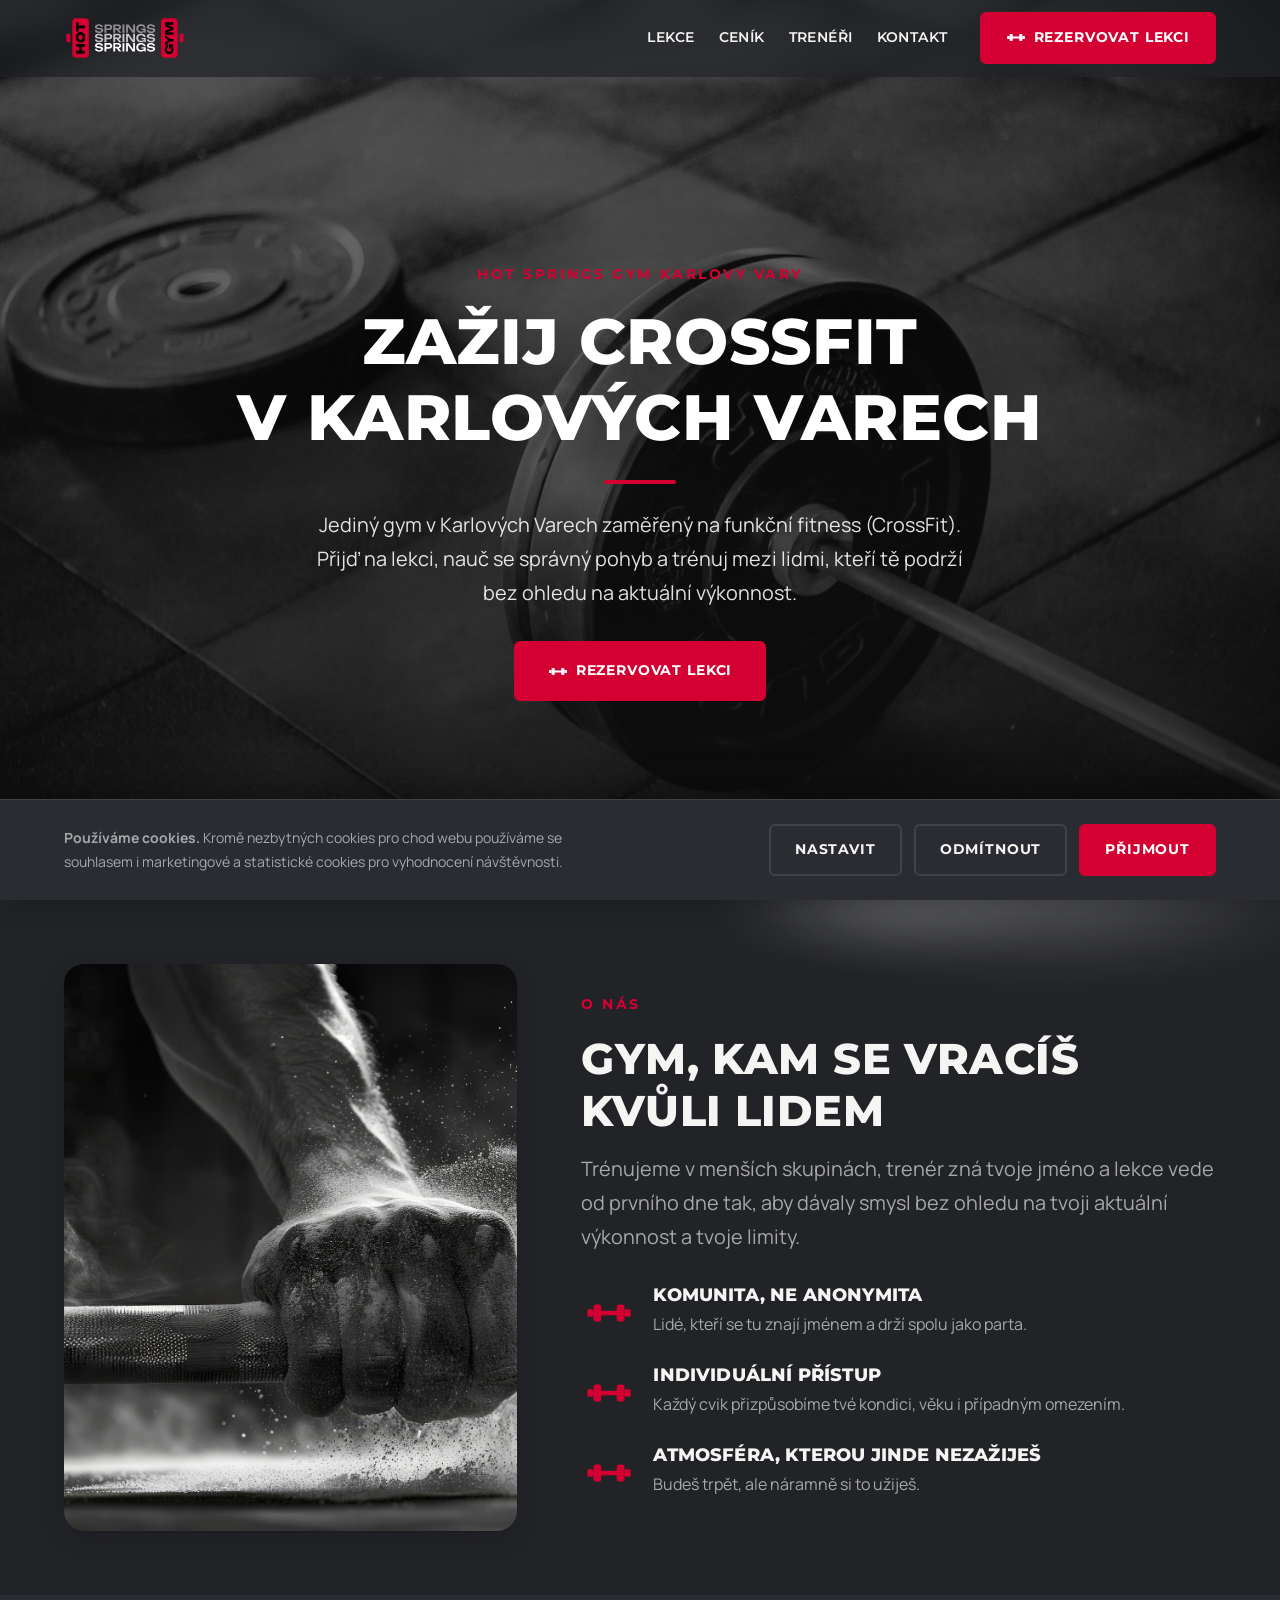
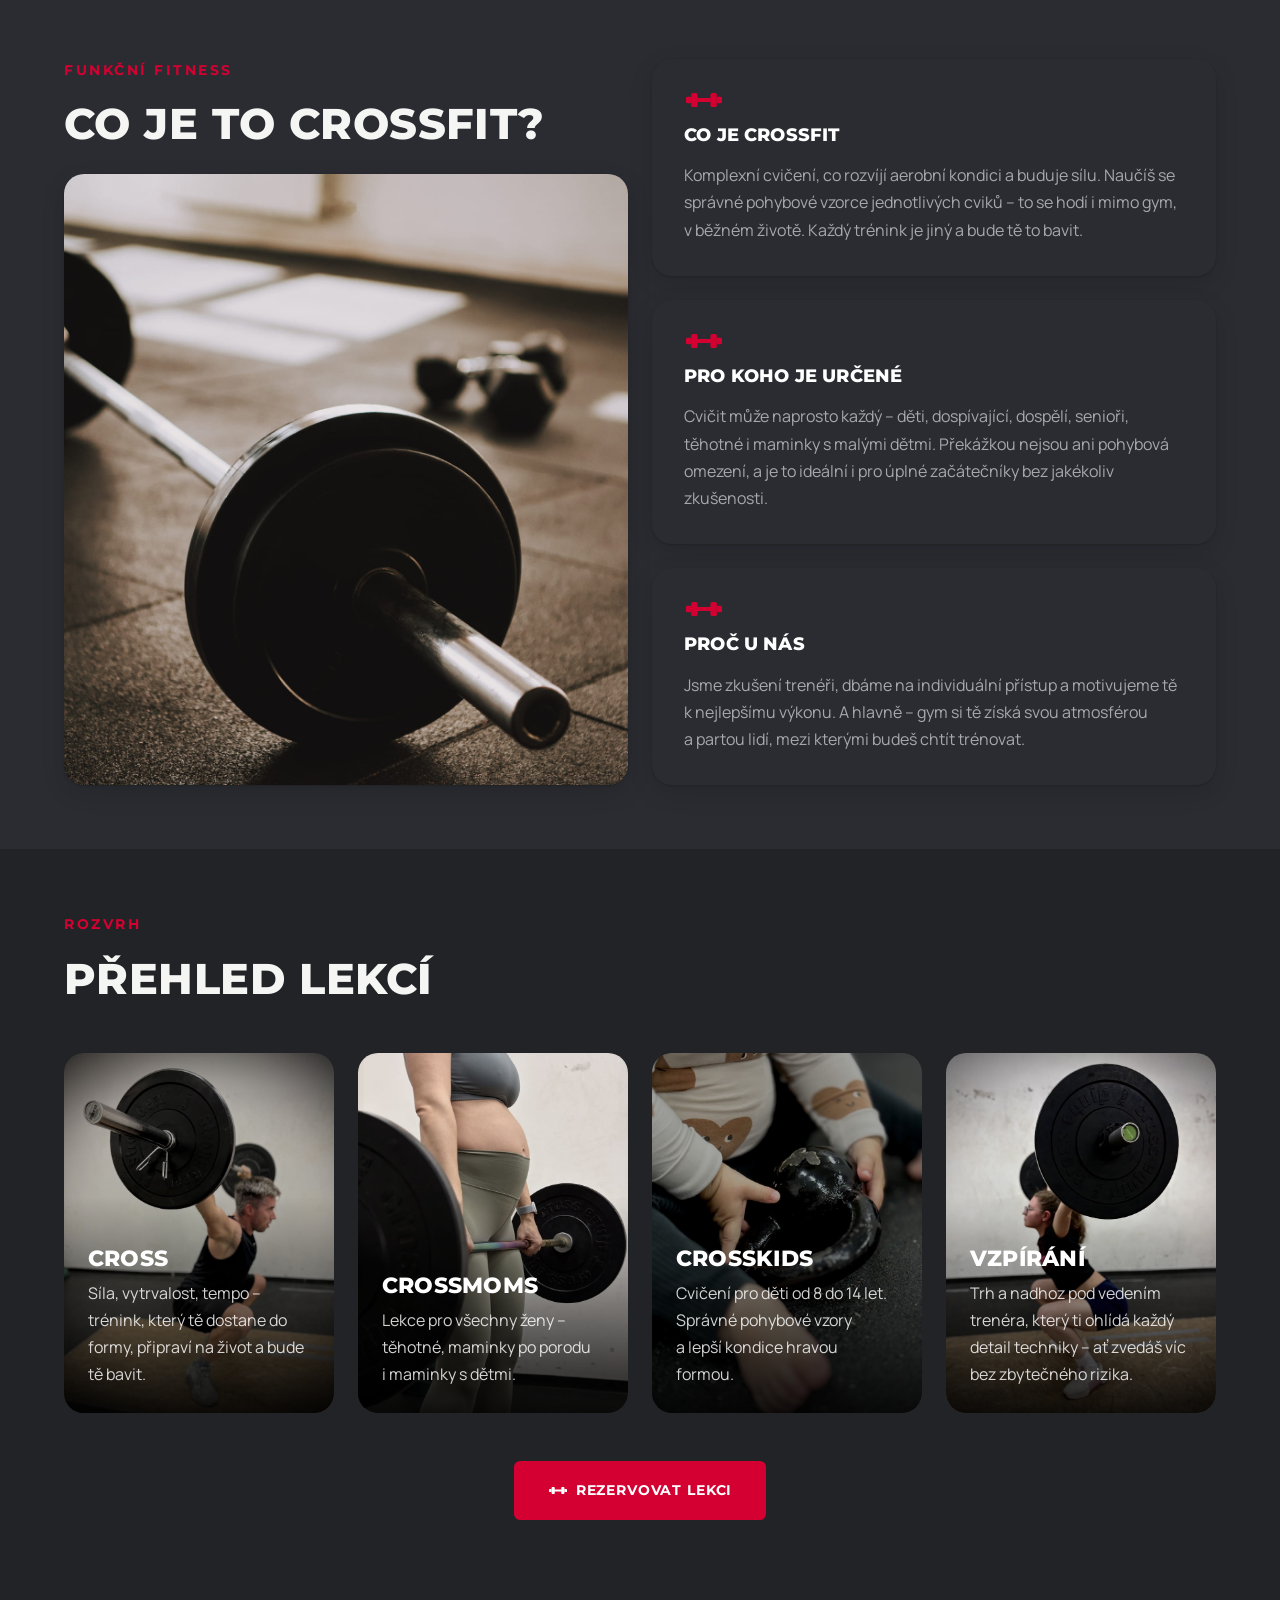
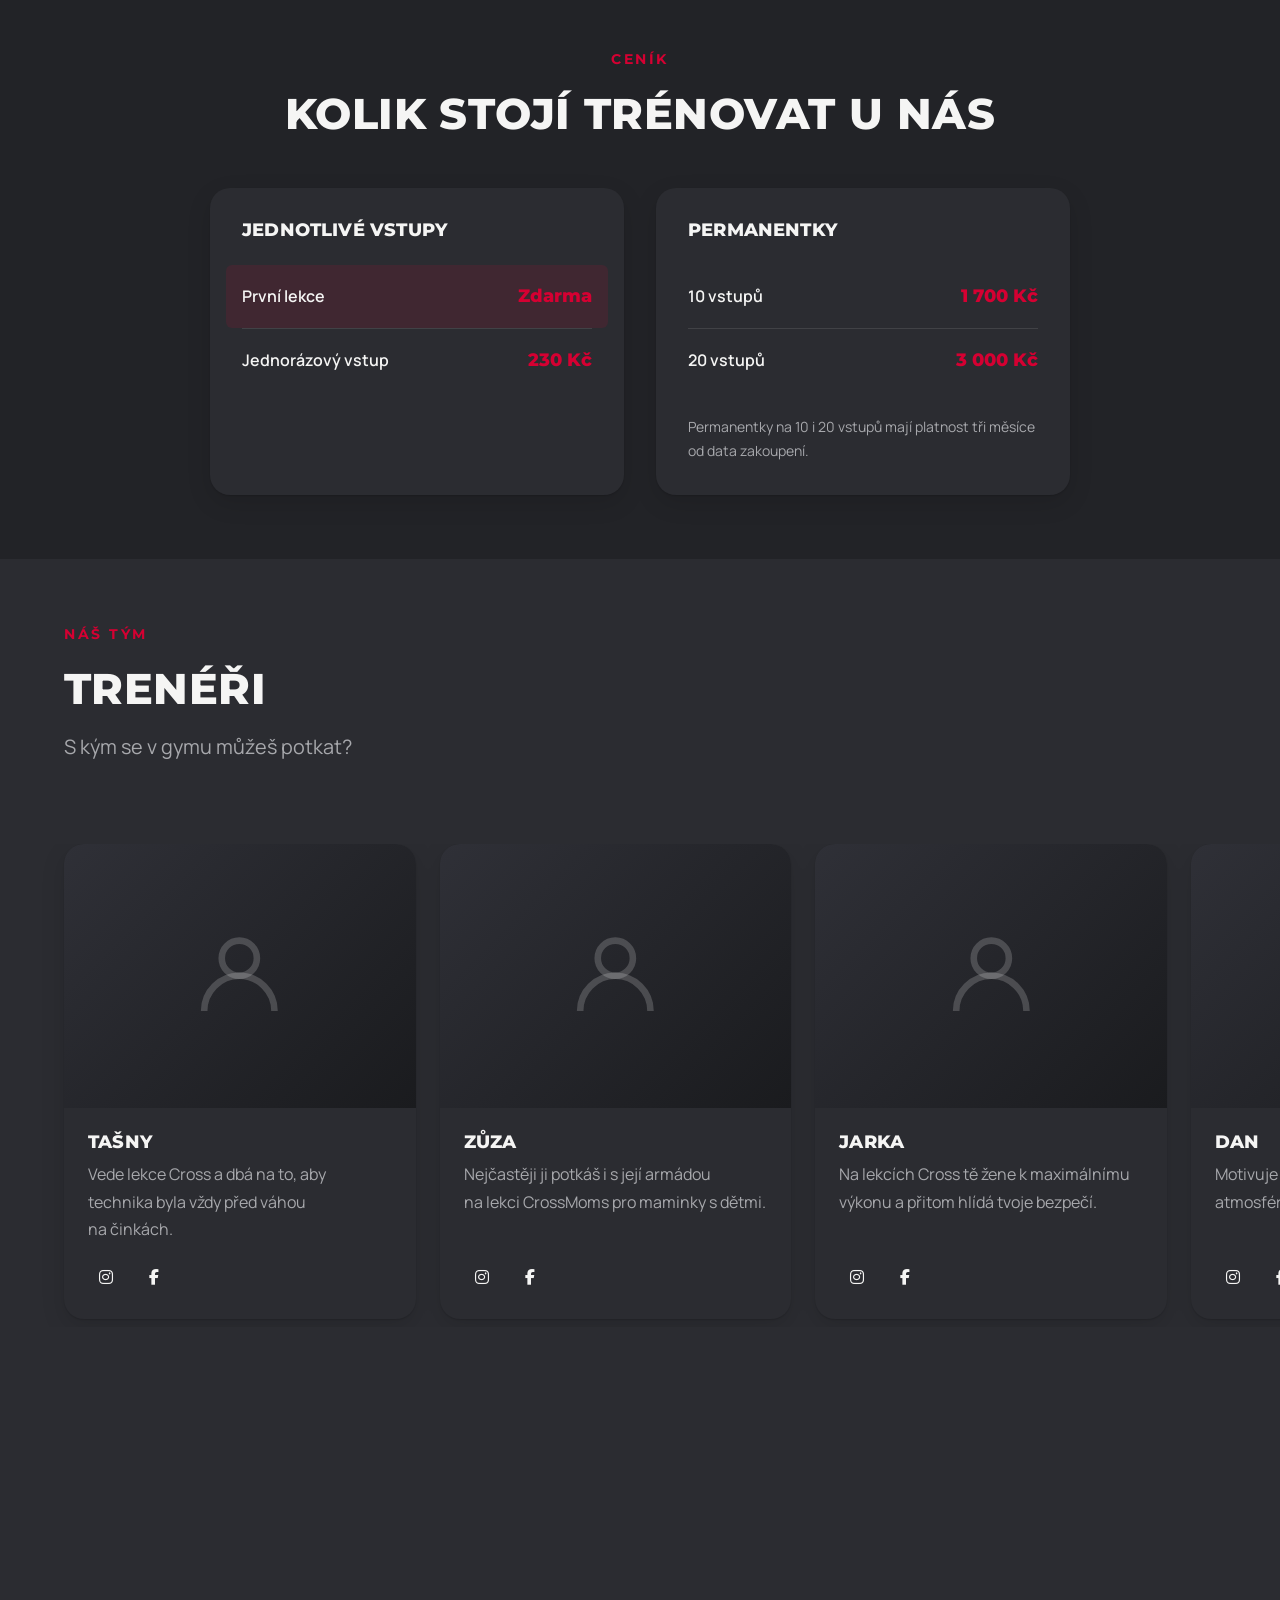
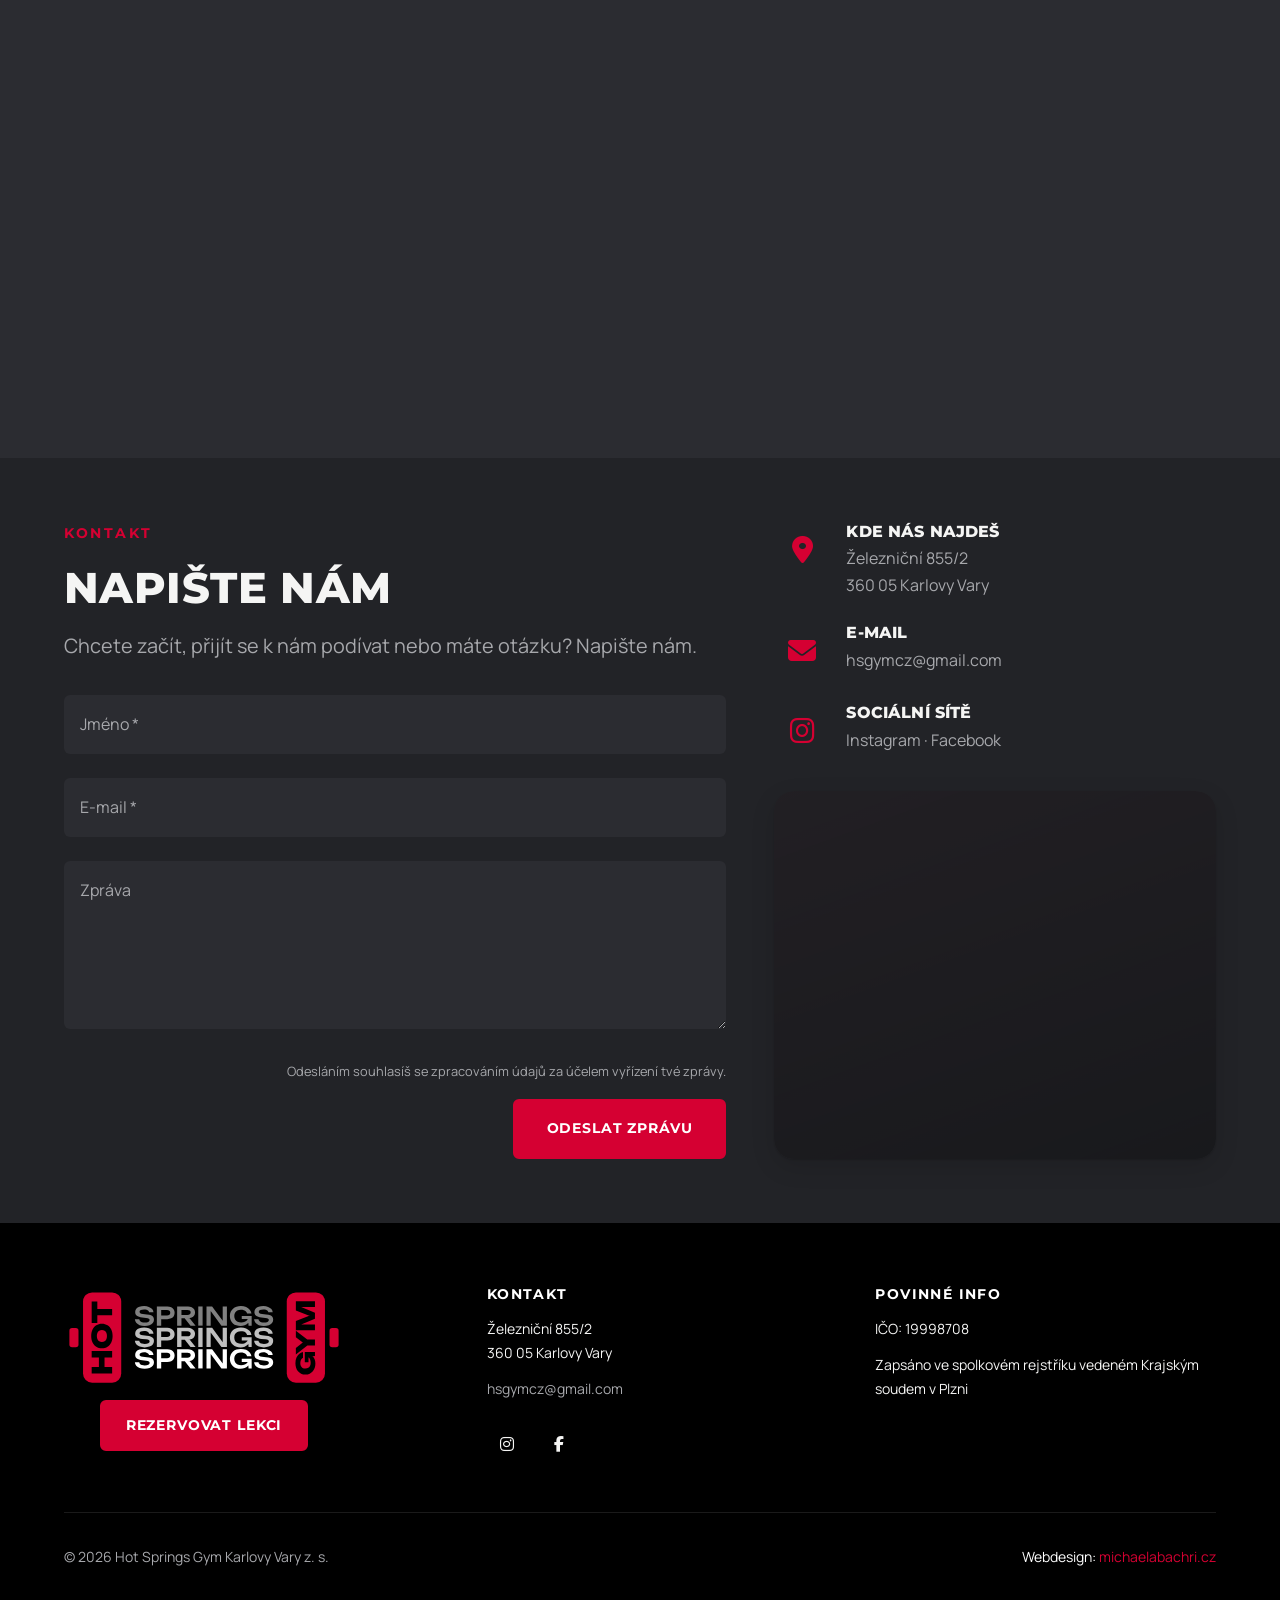
==== commit 4cd81556: "Verze1" ====
--- a/index.html
+++ b/index.html
@@ -45,7 +45,6 @@
   "url": "https://hsgym.cz/",
   "image": "https://hsgym.cz/images/hero2.jpg",
   "logo": "https://hsgym.cz/images/logo.svg",
-  "telephone": "",
   "priceRange": "230–3000 Kč",
   "address": {
     "@type": "PostalAddress",
--- a/style.css
+++ b/style.css
@@ -366,6 +366,7 @@
   -webkit-backdrop-filter: blur(10px);
   border-bottom: 1px solid transparent;
   transition: border-color var(--transition-base), background-color var(--transition-base);
+  transform: translateZ(0);
 }
 
 .navbar.is-scrolled {
@@ -1035,6 +1036,9 @@
   display: flex;
   align-items: center;
   padding-block: var(--space-8);
+  will-change: transform;
+  transform: translateZ(0);
+  backface-visibility: hidden;
 }
 
 .trainers-viewport {
